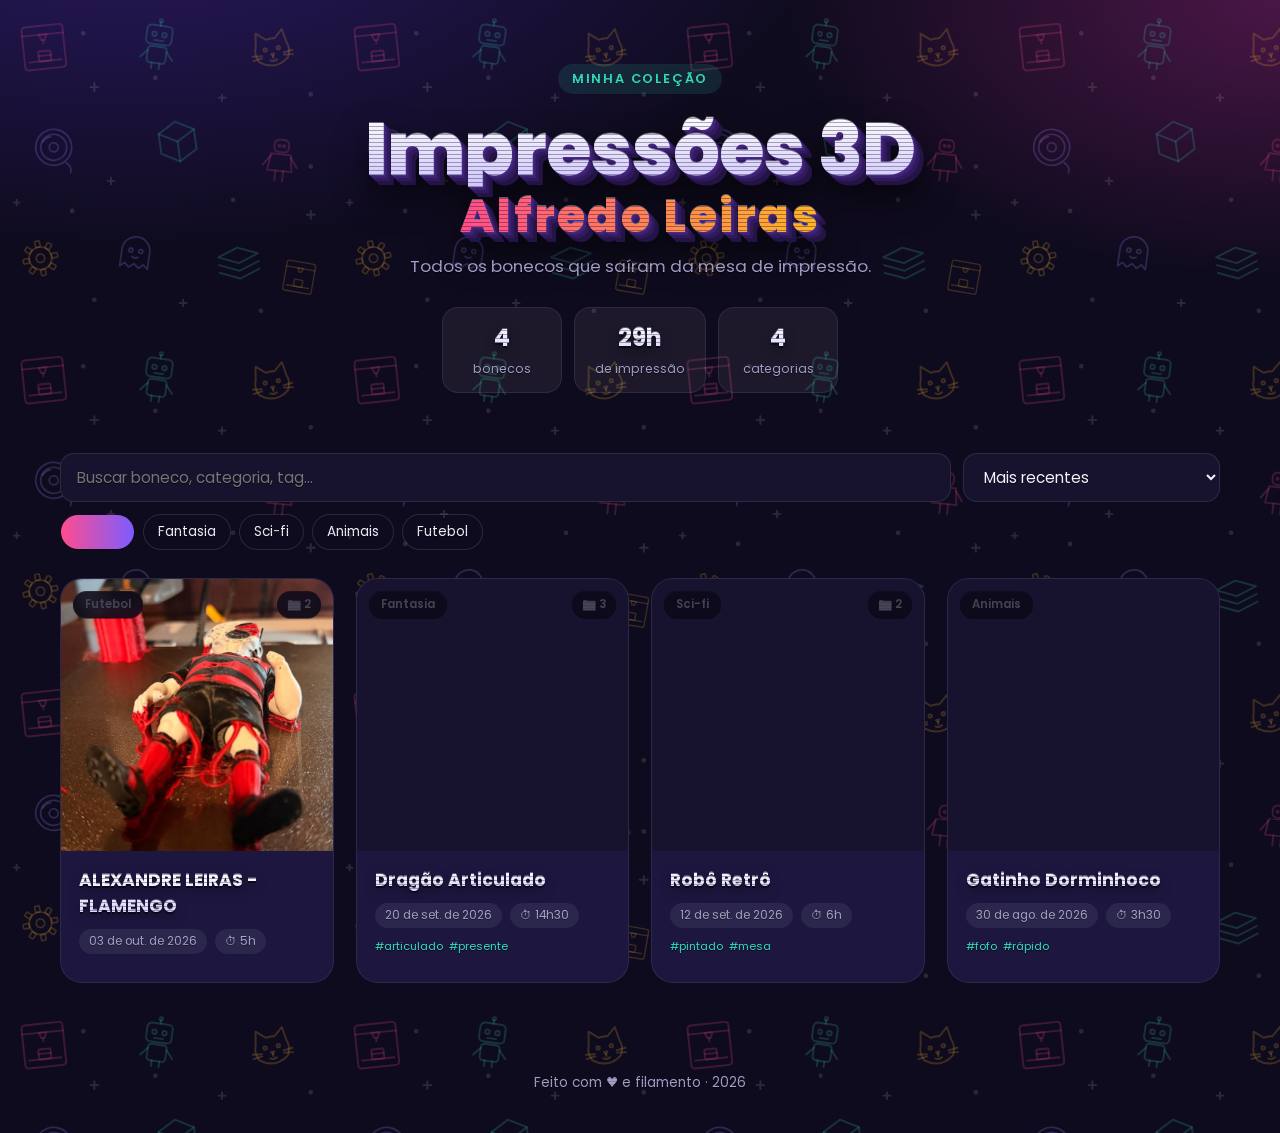
==== index.html @ cc36d16c "Add files via upload" ====
<!doctype html>
<html lang="pt-BR">
<head>
  <meta charset="utf-8">
  <meta name="viewport" content="width=device-width, initial-scale=1">
  <title>Impressões 3D - Alfredo Leiras</title>
  <link rel="preconnect" href="https://fonts.googleapis.com">
  <link href="https://fonts.googleapis.com/css2?family=Poppins:wght@400;500;600;700;800&display=swap" rel="stylesheet">
  <link rel="stylesheet" href="style.css?v=4">
</head>
<body>
  <header class="hero">
    <div class="hero-inner">
      <p class="eyebrow">Minha coleção</p>
      <h1><span class="l1">Impressões 3D</span><span class="l2">Alfredo Leiras</span></h1>
      <p class="sub">Todos os bonecos que saíram da mesa de impressão.</p>
      <div class="stats" id="stats"></div>
    </div>
  </header>

  <main>
    <section class="toolbar">
      <input id="search" type="search" placeholder="Buscar boneco, categoria, tag..." aria-label="Buscar">
      <div class="chips" id="chips"></div>
      <select id="sort" aria-label="Ordenar">
        <option value="recent">Mais recentes</option>
        <option value="name">Nome (A–Z)</option>
        <option value="time">Maior tempo de impressão</option>
      </select>
    </section>

    <section class="grid" id="grid"></section>
    <p class="empty" id="empty" hidden>Nenhum boneco encontrado 😢</p>
  </main>

  <div class="lightbox" id="lightbox" hidden>
    <div class="lb-card">
      <button class="lb-close" id="lbClose" aria-label="Fechar">×</button>
      <div class="lb-img" id="lbImg"></div>
      <div class="lb-info" id="lbInfo"></div>
    </div>
  </div>

  <footer>Feito com ♥ e filamento · <span id="year"></span></footer>

  <script src="data.js"></script>
  <script src="app.js?v=3"></script>
</body>
</html>
---- style.css ----
:root{
  --bg:#0f0b1e;
  --bg2:#17122e;
  --card:#1d1740;
  --text:#f4f1ff;
  --muted:#a59fcb;
  --c1:#ff4d8d;
  --c2:#ffb627;
  --c3:#35e0c2;
  --c4:#7c5cff;
  --radius:22px;
}
*{box-sizing:border-box;margin:0;padding:0}
body{
  font-family:'Poppins',system-ui,sans-serif;
  background:url(bg.svg?v=2) 0 0/clamp(260px,26vw,340px) auto repeat,
             radial-gradient(1200px 600px at 10% -10%,#2a1a63 0%,transparent 60%),
             radial-gradient(900px 500px at 100% 0%,#4a1646 0%,transparent 55%),
             var(--bg);
  color:var(--text);
  min-height:100vh;
}
.hero{padding:64px 20px 28px;text-align:center}
.hero-inner{max-width:900px;margin:0 auto}
.eyebrow{
  display:inline-block;font-size:.8rem;font-weight:600;letter-spacing:.14em;text-transform:uppercase;
  color:var(--c3);background:rgba(53,224,194,.12);padding:6px 14px;border-radius:999px;margin-bottom:18px;
}
h1{font-size:clamp(2rem,6vw,3.6rem);font-weight:800;line-height:1.1}
h1 span{background:linear-gradient(90deg,var(--c1),var(--c2));-webkit-background-clip:text;background-clip:text;color:transparent}
.sub{color:var(--muted);margin-top:14px;font-size:1.05rem}
.stats{display:flex;gap:12px;justify-content:center;flex-wrap:wrap;margin-top:28px}
.stat{background:rgba(255,255,255,.06);border:1px solid rgba(255,255,255,.08);border-radius:16px;padding:12px 20px;min-width:120px}
.stat b{display:block;font-size:1.5rem;font-weight:700}
.stat small{color:var(--muted);font-size:.78rem}

main{max-width:1200px;margin:0 auto;padding:12px 20px 60px}
.toolbar{display:flex;flex-wrap:wrap;gap:12px;align-items:center;margin:20px 0 28px}
#search,#sort{
  background:var(--bg2);color:var(--text);border:1px solid rgba(255,255,255,.1);
  border-radius:14px;padding:12px 16px;font:inherit;font-size:.95rem;outline:none;
}
#search{flex:1 1 260px}
#search:focus,#sort:focus{border-color:var(--c4);box-shadow:0 0 0 3px rgba(124,92,255,.25)}
.chips{display:flex;gap:8px;flex-wrap:wrap;flex:1 1 100%;order:3}
.chip{
  border:1px solid rgba(255,255,255,.12);background:transparent;color:var(--text);
  padding:7px 14px;border-radius:999px;font:inherit;font-size:.85rem;cursor:pointer;transition:.2s;
}
.chip:hover{border-color:var(--c1)}
.chip.active{background:linear-gradient(90deg,var(--c1),var(--c4));border-color:transparent;font-weight:600}

.grid{display:grid;grid-template-columns:repeat(auto-fill,minmax(260px,1fr));gap:22px}
.card{
  background:var(--card);border-radius:var(--radius);overflow:hidden;cursor:pointer;
  border:1px solid rgba(255,255,255,.07);transition:transform .25s,box-shadow .25s;
  display:flex;flex-direction:column;
}
.card:hover{transform:translateY(-6px);box-shadow:0 18px 40px -12px var(--accent,#7c5cff)}
.thumb{aspect-ratio:1/1;position:relative;overflow:hidden;background:var(--bg2)}
.thumb img{width:100%;height:100%;object-fit:cover;display:block;transition:transform .4s}
.card:hover .thumb img{transform:scale(1.06)}
.ph{
  width:100%;height:100%;display:grid;place-items:center;font-size:4rem;
  background:linear-gradient(135deg,var(--a),var(--b));
}
.badge{
  position:absolute;top:12px;left:12px;background:rgba(15,11,30,.75);backdrop-filter:blur(6px);
  padding:5px 12px;border-radius:999px;font-size:.72rem;font-weight:600;
}
.body{padding:16px 18px 18px;display:flex;flex-direction:column;gap:10px}
.body h3{font-size:1.08rem;font-weight:700}
.meta{display:flex;gap:8px;flex-wrap:wrap}
.pill{font-size:.72rem;padding:4px 10px;border-radius:999px;background:rgba(255,255,255,.07);color:var(--muted)}
.swatch{display:inline-block;width:10px;height:10px;border-radius:50%;margin-right:6px;vertical-align:middle}
.tags{display:flex;gap:6px;flex-wrap:wrap}
.tag{font-size:.7rem;color:var(--c3)}
.empty{text-align:center;color:var(--muted);padding:60px 0;font-size:1.1rem}

.lightbox{
  position:fixed;inset:0;background:rgba(8,5,20,.85);backdrop-filter:blur(8px);
  display:flex;padding:2vw;z-index:50;overflow:auto;
}
.lightbox[hidden]{display:none}
.lb-card{
  position:relative;background:var(--card);border-radius:26px;
  width:fit-content;max-width:96vw;margin:auto;padding-right:360px;
  overflow:hidden;border:1px solid rgba(255,255,255,.1);
}
.lb-img{background:#0a0716;width:fit-content}
.stage{position:relative;overflow:hidden;width:400px;height:400px}
.stage img{width:100%;height:100%;object-fit:contain;display:block}
.stage .ph{width:100%;height:100%;display:grid}
.nav{
  position:absolute;top:50%;transform:translateY(-50%);z-index:2;width:42px;height:42px;border-radius:50%;
  border:none;background:rgba(15,11,30,.65);color:#fff;font-size:1.8rem;line-height:1;cursor:pointer;
  backdrop-filter:blur(6px);transition:.2s;
}
.nav:hover{background:var(--c1)}
.nav.prev{left:12px}.nav.next{right:12px}
.counter{
  position:absolute;bottom:12px;right:12px;z-index:2;background:rgba(15,11,30,.7);
  padding:4px 12px;border-radius:999px;font-size:.75rem;font-weight:600;
}
.thumbs{display:flex;gap:8px;padding:10px;overflow-x:auto;background:rgba(0,0,0,.25);width:0;min-width:100%}
.th{
  flex:0 0 76px;height:76px;border-radius:10px;overflow:hidden;border:2px solid transparent;
  padding:0;background:var(--bg);cursor:pointer;opacity:.6;transition:.2s;
}
.th img{width:100%;height:100%;object-fit:cover;display:block}
.th:hover{opacity:1}
.th.on{border-color:var(--c1);opacity:1}
.count{
  position:absolute;top:12px;right:12px;background:rgba(15,11,30,.75);backdrop-filter:blur(6px);
  padding:5px 10px;border-radius:999px;font-size:.72rem;font-weight:600;
}
.lb-info{position:absolute;top:0;right:0;bottom:0;width:360px;padding:36px 30px;display:flex;flex-direction:column;gap:16px;overflow-y:auto}
.lb-info h2{font-size:1.9rem;font-weight:800;line-height:1.2}
.lb-info p{color:var(--muted);line-height:1.7;font-size:1rem;white-space:pre-line}
.lb-info dl{display:grid;grid-template-columns:auto 1fr;gap:8px 16px;font-size:.9rem}
.lb-info dt{color:var(--muted)}
.lb-close{
  position:absolute;top:12px;right:14px;z-index:2;width:38px;height:38px;border-radius:50%;
  border:none;background:rgba(15,11,30,.7);color:#fff;font-size:1.5rem;cursor:pointer;
}
footer{text-align:center;color:var(--muted);padding:30px 0 40px;font-size:.85rem}

/* =========================================================
   TEXTURA + RELEVO NAS FONTES
   Textura: linhas de camada, como numa peça impressa em 3D.
   Relevo: sombras empilhadas (extrusão) e brilho no topo.
   ========================================================= */
:root{
  --lines:repeating-linear-gradient(0deg,rgba(0,0,0,.32) 0 1px,transparent 1px 4px);
  --lines-sm:repeating-linear-gradient(0deg,rgba(0,0,0,.17) 0 1px,transparent 1px 3px);
}

/* Título principal: duas linhas, extrusão 3D */
h1{
  display:flex;flex-direction:column;align-items:center;gap:.08em;
  font-size:clamp(2.4rem,8vw,4.6rem);line-height:1.02;letter-spacing:-.01em;
  filter:drop-shadow(0 -1px 0 rgba(255,255,255,.35))
         drop-shadow(1px 1px 0 #4a2a8a) drop-shadow(2px 2px 0 #3d2273)
         drop-shadow(3px 3px 0 #301a5c) drop-shadow(4px 4px 0 #241347)
         drop-shadow(0 14px 16px rgba(0,0,0,.55));
}
h1 span{
  display:block;
  -webkit-background-clip:text;background-clip:text;-webkit-text-fill-color:transparent;color:transparent;
}
h1 .l1{background:var(--lines),linear-gradient(180deg,#ffffff 0%,#cfc6ff 100%)}
h1 .l2{
  font-size:.62em;letter-spacing:.05em;
  background:var(--lines),linear-gradient(90deg,var(--c1),var(--c2));
}

/* Texto claro (títulos menores e números) */
.body h3,.lb-info h2,.stat b,.lb-info dd,.panel h2{
  background:var(--lines),linear-gradient(180deg,#ffffff,#d9d2ff);
  -webkit-background-clip:text;background-clip:text;-webkit-text-fill-color:transparent;color:transparent;
  filter:drop-shadow(0 -1px 0 rgba(255,255,255,.30)) drop-shadow(0 2px 0 rgba(0,0,0,.55)) drop-shadow(0 4px 6px rgba(0,0,0,.40));
}

/* Texto de apoio (cinza-lilás) */
.sub,.stat small,.lb-info p,.lb-info dt,footer,.empty,label,.hint{
  background:var(--lines-sm),linear-gradient(var(--muted),var(--muted));
  -webkit-background-clip:text;background-clip:text;-webkit-text-fill-color:transparent;color:transparent;
  filter:drop-shadow(0 1px 0 rgba(0,0,0,.65));
}
.tag{
  background:var(--lines-sm),linear-gradient(var(--c3),var(--c3));
  -webkit-background-clip:text;background-clip:text;-webkit-text-fill-color:transparent;color:transparent;
  filter:drop-shadow(0 1px 0 rgba(0,0,0,.65));
}

/* Etiquetas com fundo próprio: o fundo vai para ::before, o texto ganha textura */
.eyebrow,.pill,.badge,.count,.chip,.counter{
  -webkit-background-clip:text;background-clip:text;-webkit-text-fill-color:transparent;color:transparent;
  filter:drop-shadow(0 1px 0 rgba(0,0,0,.6));
}
.eyebrow,.pill,.chip{position:relative;isolation:isolate}
.pill{display:inline-block}
.eyebrow::before,.pill::before,.badge::before,.count::before,.chip.active::before,.counter::before{
  content:"";position:absolute;inset:0;border-radius:inherit;z-index:-1;
}
.eyebrow{background:var(--lines-sm),linear-gradient(var(--c3),var(--c3))}
.eyebrow::before{background:rgba(53,224,194,.12)}
.pill{background:var(--lines-sm),linear-gradient(var(--muted),var(--muted))}
.pill::before{background:rgba(255,255,255,.07)}
.badge,.count,.counter{background:var(--lines-sm),linear-gradient(var(--text),var(--text))}
.badge::before,.count::before{background:rgba(15,11,30,.75)}
.counter::before{background:rgba(15,11,30,.7)}
.chip,.chip.active{background:var(--lines-sm),linear-gradient(var(--text),var(--text))}
.chip.active::before{background:linear-gradient(90deg,var(--c1),var(--c4))}

/* Campos de texto: relevo leve (não aceitam textura) */
input,textarea,select{text-shadow:0 1px 0 rgba(0,0,0,.65)}

/* Garante o recorte do fundo no formato das letras (o atalho "background"
   acima redefine o recorte, por isso ele é reafirmado aqui no final) */
h1 .l1,h1 .l2,.eyebrow,.pill,.badge,.count,.counter,.chip,.chip.active{
  -webkit-background-clip:text;background-clip:text;
  -webkit-text-fill-color:transparent;color:transparent;
}

@media(max-width:720px){
  .lb-card{padding-right:0;border-radius:20px;min-width:min(280px,96vw)}
  .lb-info{position:static;width:auto;overflow:visible;padding:24px 20px}
  .grid{grid-template-columns:repeat(auto-fill,minmax(160px,1fr));gap:14px}
  .body{padding:12px}
}
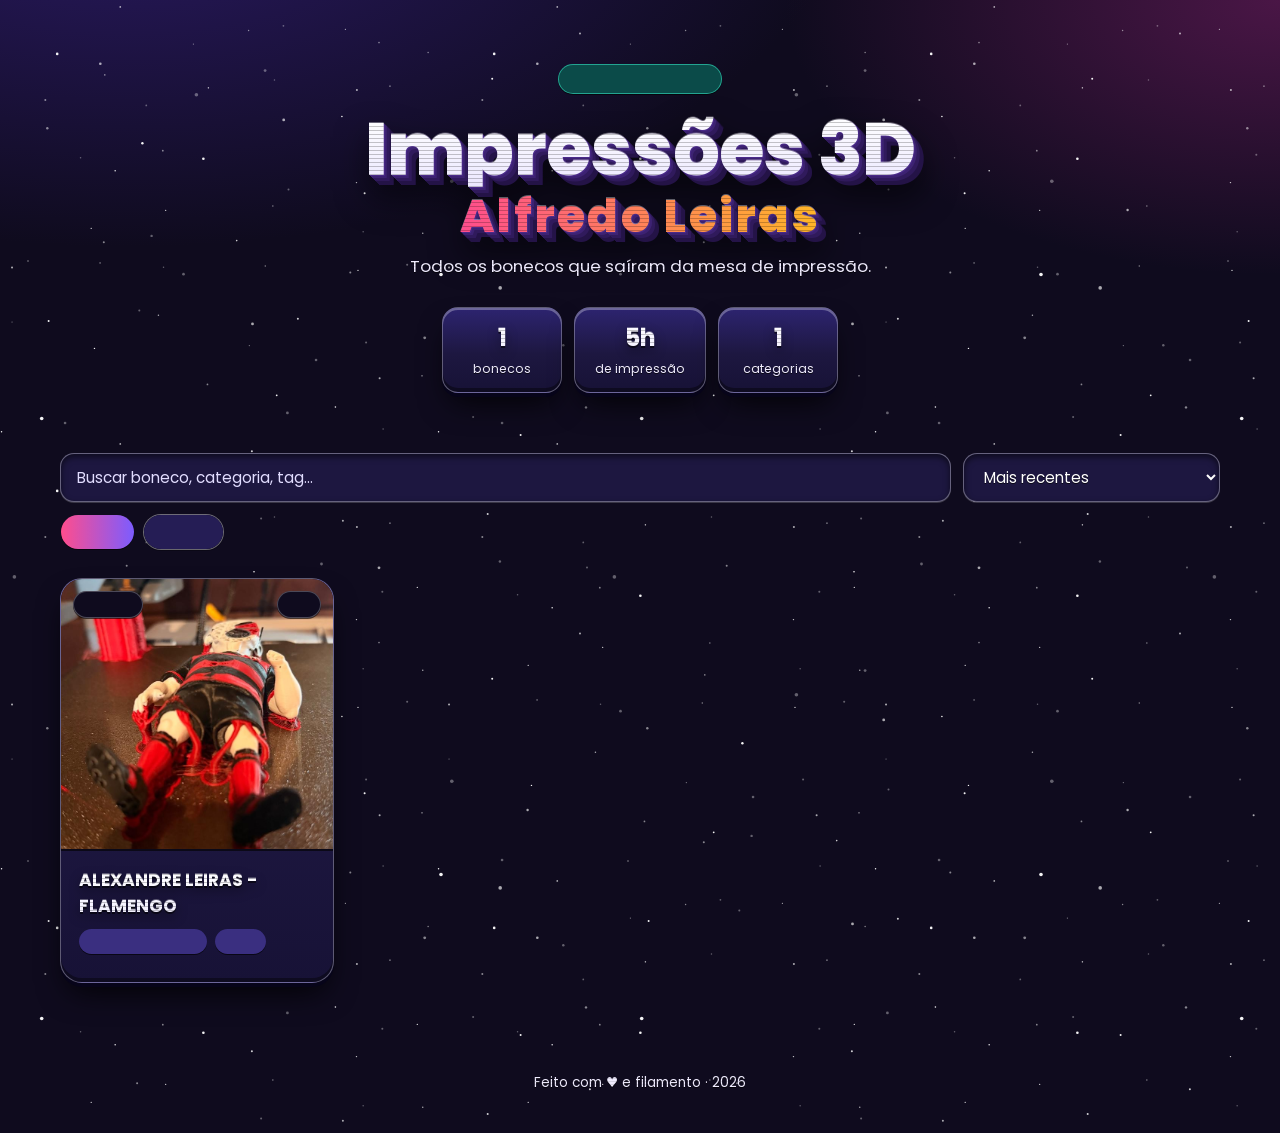
==== commit f17721a0: "Add files via upload" ====
--- a/index.html
+++ b/index.html
@@ -6,7 +6,7 @@
   <title>Impressões 3D - Alfredo Leiras</title>
   <link rel="preconnect" href="https://fonts.googleapis.com">
   <link href="https://fonts.googleapis.com/css2?family=Poppins:wght@400;500;600;700;800&display=swap" rel="stylesheet">
-  <link rel="stylesheet" href="style.css?v=4">
+  <link rel="stylesheet" href="style.css?v=5">
 </head>
 <body>
   <header class="hero">
--- a/style.css
+++ b/style.css
@@ -2,8 +2,8 @@
   --bg:#0f0b1e;
   --bg2:#17122e;
   --card:#1d1740;
-  --text:#f4f1ff;
-  --muted:#a59fcb;
+  --text:#ffffff;
+  --muted:#f0ecff;
   --c1:#ff4d8d;
   --c2:#ffb627;
   --c3:#35e0c2;
@@ -13,7 +13,8 @@
 *{box-sizing:border-box;margin:0;padding:0}
 body{
   font-family:'Poppins',system-ui,sans-serif;
-  background:url(bg.svg?v=2) 0 0/clamp(260px,26vw,340px) auto repeat,
+  background:url(bg.svg?v=3) 0 0/600px 600px repeat,
+             url(bg.svg?v=3) 173px 291px/437px 437px repeat,
              radial-gradient(1200px 600px at 10% -10%,#2a1a63 0%,transparent 60%),
              radial-gradient(900px 500px at 100% 0%,#4a1646 0%,transparent 55%),
              var(--bg);
@@ -131,8 +132,8 @@
    Relevo: sombras empilhadas (extrusão) e brilho no topo.
    ========================================================= */
 :root{
-  --lines:repeating-linear-gradient(0deg,rgba(0,0,0,.32) 0 1px,transparent 1px 4px);
-  --lines-sm:repeating-linear-gradient(0deg,rgba(0,0,0,.17) 0 1px,transparent 1px 3px);
+  --lines:repeating-linear-gradient(0deg,rgba(0,0,0,.22) 0 1px,transparent 1px 4px);
+  --lines-sm:repeating-linear-gradient(0deg,rgba(0,0,0,.10) 0 1px,transparent 1px 3px);
 }
 
 /* Título principal: duas linhas, extrusão 3D */
@@ -148,7 +149,7 @@
   display:block;
   -webkit-background-clip:text;background-clip:text;-webkit-text-fill-color:transparent;color:transparent;
 }
-h1 .l1{background:var(--lines),linear-gradient(180deg,#ffffff 0%,#cfc6ff 100%)}
+h1 .l1{background:var(--lines),linear-gradient(180deg,#ffffff 0%,#ece8ff 100%)}
 h1 .l2{
   font-size:.62em;letter-spacing:.05em;
   background:var(--lines),linear-gradient(90deg,var(--c1),var(--c2));
@@ -156,7 +157,7 @@
 
 /* Texto claro (títulos menores e números) */
 .body h3,.lb-info h2,.stat b,.lb-info dd,.panel h2{
-  background:var(--lines),linear-gradient(180deg,#ffffff,#d9d2ff);
+  background:var(--lines),linear-gradient(180deg,#ffffff,#f1eeff);
   -webkit-background-clip:text;background-clip:text;-webkit-text-fill-color:transparent;color:transparent;
   filter:drop-shadow(0 -1px 0 rgba(255,255,255,.30)) drop-shadow(0 2px 0 rgba(0,0,0,.55)) drop-shadow(0 4px 6px rgba(0,0,0,.40));
 }
@@ -168,7 +169,7 @@
   filter:drop-shadow(0 1px 0 rgba(0,0,0,.65));
 }
 .tag{
-  background:var(--lines-sm),linear-gradient(var(--c3),var(--c3));
+  background:var(--lines-sm),linear-gradient(var(--text),var(--text));
   -webkit-background-clip:text;background-clip:text;-webkit-text-fill-color:transparent;color:transparent;
   filter:drop-shadow(0 1px 0 rgba(0,0,0,.65));
 }
@@ -180,17 +181,18 @@
 }
 .eyebrow,.pill,.chip{position:relative;isolation:isolate}
 .pill{display:inline-block}
-.eyebrow::before,.pill::before,.badge::before,.count::before,.chip.active::before,.counter::before{
+.eyebrow::before,.pill::before,.badge::before,.count::before,.chip::before,.counter::before{
   content:"";position:absolute;inset:0;border-radius:inherit;z-index:-1;
 }
-.eyebrow{background:var(--lines-sm),linear-gradient(var(--c3),var(--c3))}
-.eyebrow::before{background:rgba(53,224,194,.12)}
+.eyebrow{background:var(--lines-sm),linear-gradient(var(--text),var(--text))}
+.eyebrow::before{background:#0b4b49;border:1px solid rgba(53,224,194,.6)}
 .pill{background:var(--lines-sm),linear-gradient(var(--muted),var(--muted))}
-.pill::before{background:rgba(255,255,255,.07)}
+.pill::before{background:#3a2f80}
 .badge,.count,.counter{background:var(--lines-sm),linear-gradient(var(--text),var(--text))}
-.badge::before,.count::before{background:rgba(15,11,30,.75)}
-.counter::before{background:rgba(15,11,30,.7)}
+.badge::before,.count::before{background:#0f0b1e;border:1px solid rgba(255,255,255,.25)}
+.counter::before{background:#0f0b1e;border:1px solid rgba(255,255,255,.25)}
 .chip,.chip.active{background:var(--lines-sm),linear-gradient(var(--text),var(--text))}
+.chip::before{background:#251d55}
 .chip.active::before{background:linear-gradient(90deg,var(--c1),var(--c4))}
 
 /* Campos de texto: relevo leve (não aceitam textura) */
@@ -203,6 +205,32 @@
   -webkit-text-fill-color:transparent;color:transparent;
 }
 
+/* =========================================================
+   CARDS EM RELEVO — totalmente opacos, com alto contraste
+   ========================================================= */
+.card,.stat,.lb-card,.panel{
+  background:linear-gradient(180deg,#2d2470 0%,#1d1740 55%,#171236 100%);
+  border:1px solid rgba(255,255,255,.30);
+  box-shadow:inset 0 2px 0 rgba(255,255,255,.30),
+             inset 0 -4px 0 rgba(0,0,0,.40),
+             0 4px 0 #07041a,
+             0 16px 30px -8px rgba(0,0,0,.85);
+}
+.card:hover{
+  box-shadow:inset 0 2px 0 rgba(255,255,255,.38),
+             inset 0 -4px 0 rgba(0,0,0,.40),
+             0 4px 0 #07041a,
+             0 22px 40px -10px var(--accent,#7c5cff);
+}
+.thumb{border-bottom:2px solid rgba(0,0,0,.5);box-shadow:inset 0 -3px 6px rgba(0,0,0,.35)}
+.lb-info{background:transparent}
+#search,#sort{
+  background:#1d1740;border:1px solid rgba(255,255,255,.32);
+  box-shadow:inset 0 3px 6px rgba(0,0,0,.55),0 1px 0 rgba(255,255,255,.18);
+}
+#search::placeholder{color:#e2ddff;text-shadow:none}
+.chip{border-color:rgba(255,255,255,.40)}
+
 @media(max-width:720px){
   .lb-card{padding-right:0;border-radius:20px;min-width:min(280px,96vw)}
   .lb-info{position:static;width:auto;overflow:visible;padding:24px 20px}
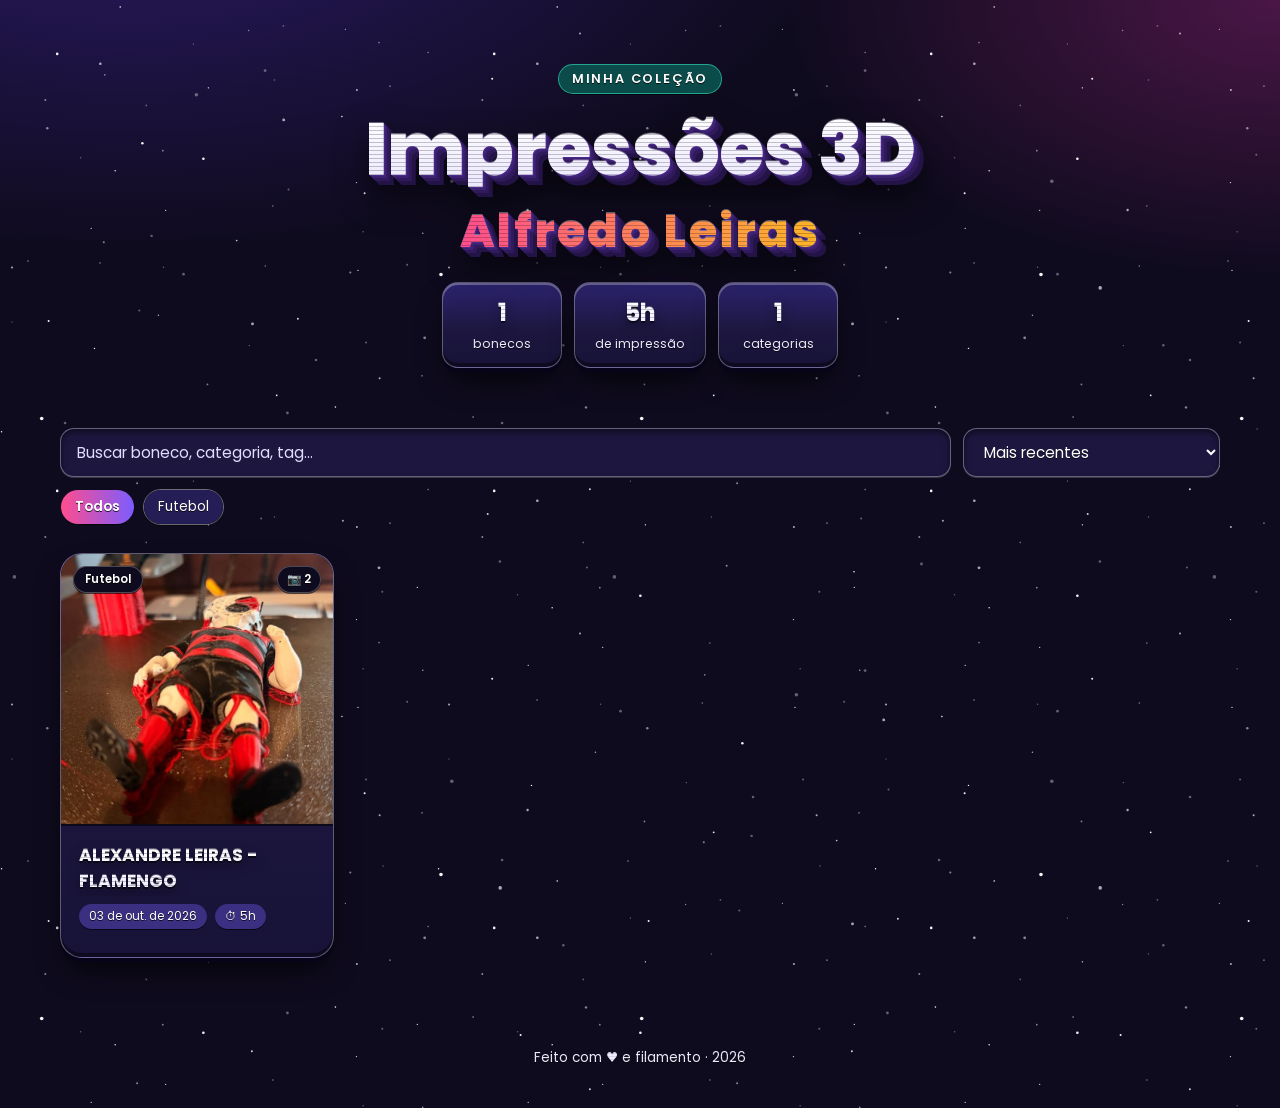
==== commit 87da8416: "Add files via upload" ====
--- a/index.html
+++ b/index.html
@@ -6,14 +6,13 @@
   <title>Impressões 3D - Alfredo Leiras</title>
   <link rel="preconnect" href="https://fonts.googleapis.com">
   <link href="https://fonts.googleapis.com/css2?family=Poppins:wght@400;500;600;700;800&display=swap" rel="stylesheet">
-  <link rel="stylesheet" href="style.css?v=5">
+  <link rel="stylesheet" href="style.css?v=6">
 </head>
 <body>
   <header class="hero">
     <div class="hero-inner">
       <p class="eyebrow">Minha coleção</p>
       <h1><span class="l1">Impressões 3D</span><span class="l2">Alfredo Leiras</span></h1>
-      <p class="sub">Todos os bonecos que saíram da mesa de impressão.</p>
       <div class="stats" id="stats"></div>
     </div>
   </header>
--- a/style.css
+++ b/style.css
@@ -138,7 +138,7 @@
 
 /* Título principal: duas linhas, extrusão 3D */
 h1{
-  display:flex;flex-direction:column;align-items:center;gap:.08em;
+  display:flex;flex-direction:column;align-items:center;gap:.28em;
   font-size:clamp(2.4rem,8vw,4.6rem);line-height:1.02;letter-spacing:-.01em;
   filter:drop-shadow(0 -1px 0 rgba(255,255,255,.35))
          drop-shadow(1px 1px 0 #4a2a8a) drop-shadow(2px 2px 0 #3d2273)
@@ -200,9 +200,18 @@
 
 /* Garante o recorte do fundo no formato das letras (o atalho "background"
    acima redefine o recorte, por isso ele é reafirmado aqui no final) */
-h1 .l1,h1 .l2,.eyebrow,.pill,.badge,.count,.counter,.chip,.chip.active{
+h1 .l1,h1 .l2{
   -webkit-background-clip:text;background-clip:text;
   -webkit-text-fill-color:transparent;color:transparent;
+}
+
+/* Etiquetas, filtros e selos: texto branco sólido (o fundo opaco fica no ::before).
+   Assim o texto nunca some atrás do fundo. */
+.eyebrow,.pill,.badge,.count,.counter,.chip,.chip.active{
+  background:none;
+  -webkit-background-clip:border-box;background-clip:border-box;
+  -webkit-text-fill-color:#ffffff;color:#ffffff;
+  text-shadow:0 1px 0 rgba(0,0,0,.75);
 }
 
 /* =========================================================
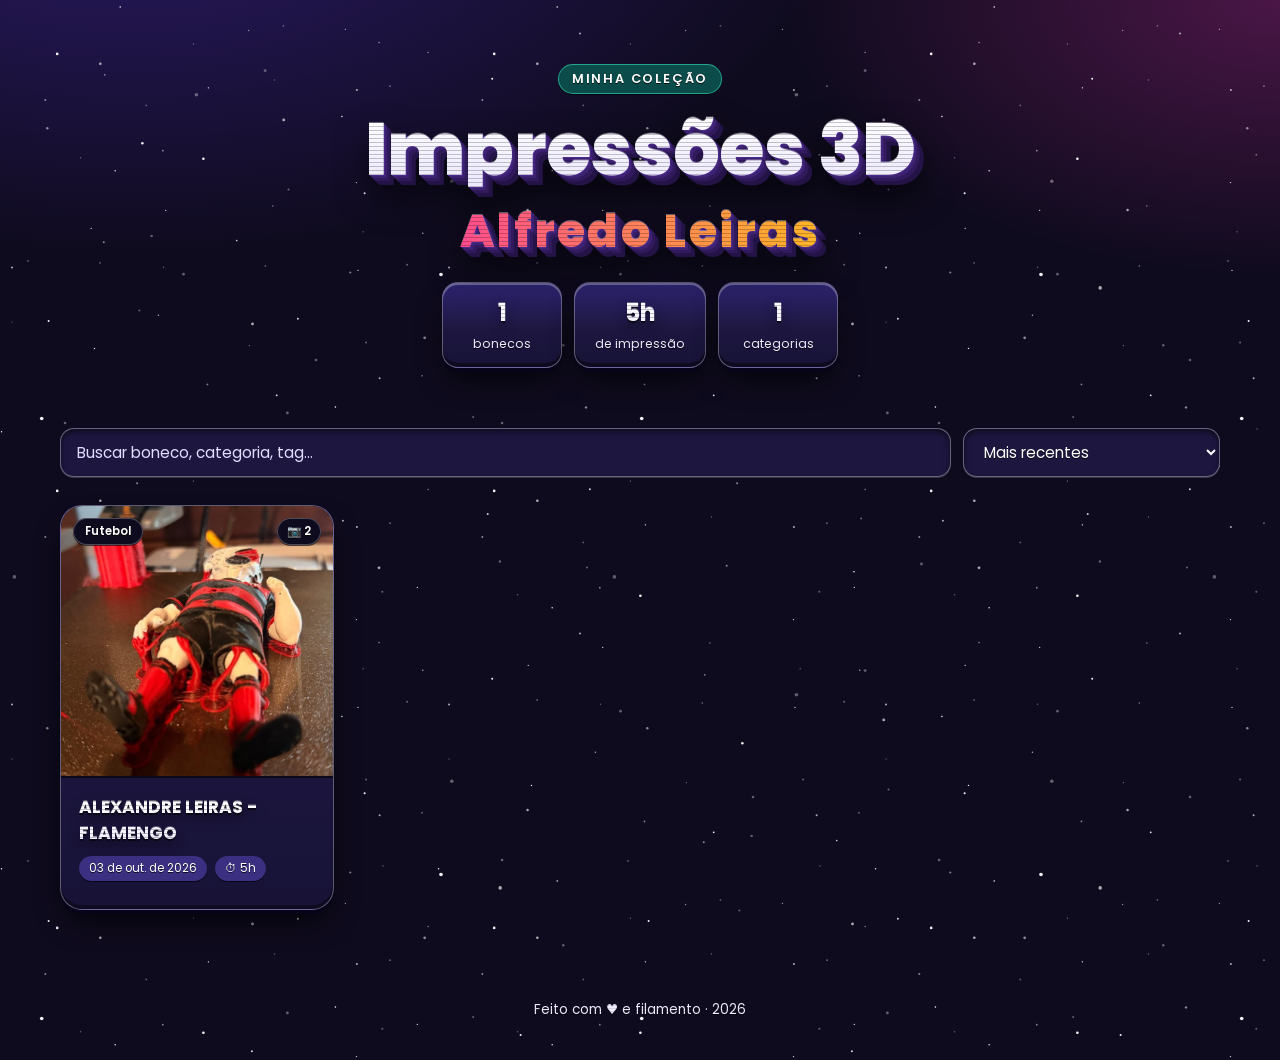
==== commit 72b71825: "Add files via upload" ====
--- a/index.html
+++ b/index.html
@@ -6,7 +6,7 @@
   <title>Impressões 3D - Alfredo Leiras</title>
   <link rel="preconnect" href="https://fonts.googleapis.com">
   <link href="https://fonts.googleapis.com/css2?family=Poppins:wght@400;500;600;700;800&display=swap" rel="stylesheet">
-  <link rel="stylesheet" href="style.css?v=6">
+  <link rel="stylesheet" href="style.css?v=7">
 </head>
 <body>
   <header class="hero">
--- a/style.css
+++ b/style.css
@@ -240,6 +240,9 @@
 #search::placeholder{color:#e2ddff;text-shadow:none}
 .chip{border-color:rgba(255,255,255,.40)}
 
+/* Barra de filtros por categoria oculta */
+.chips{display:none}
+
 @media(max-width:720px){
   .lb-card{padding-right:0;border-radius:20px;min-width:min(280px,96vw)}
   .lb-info{position:static;width:auto;overflow:visible;padding:24px 20px}
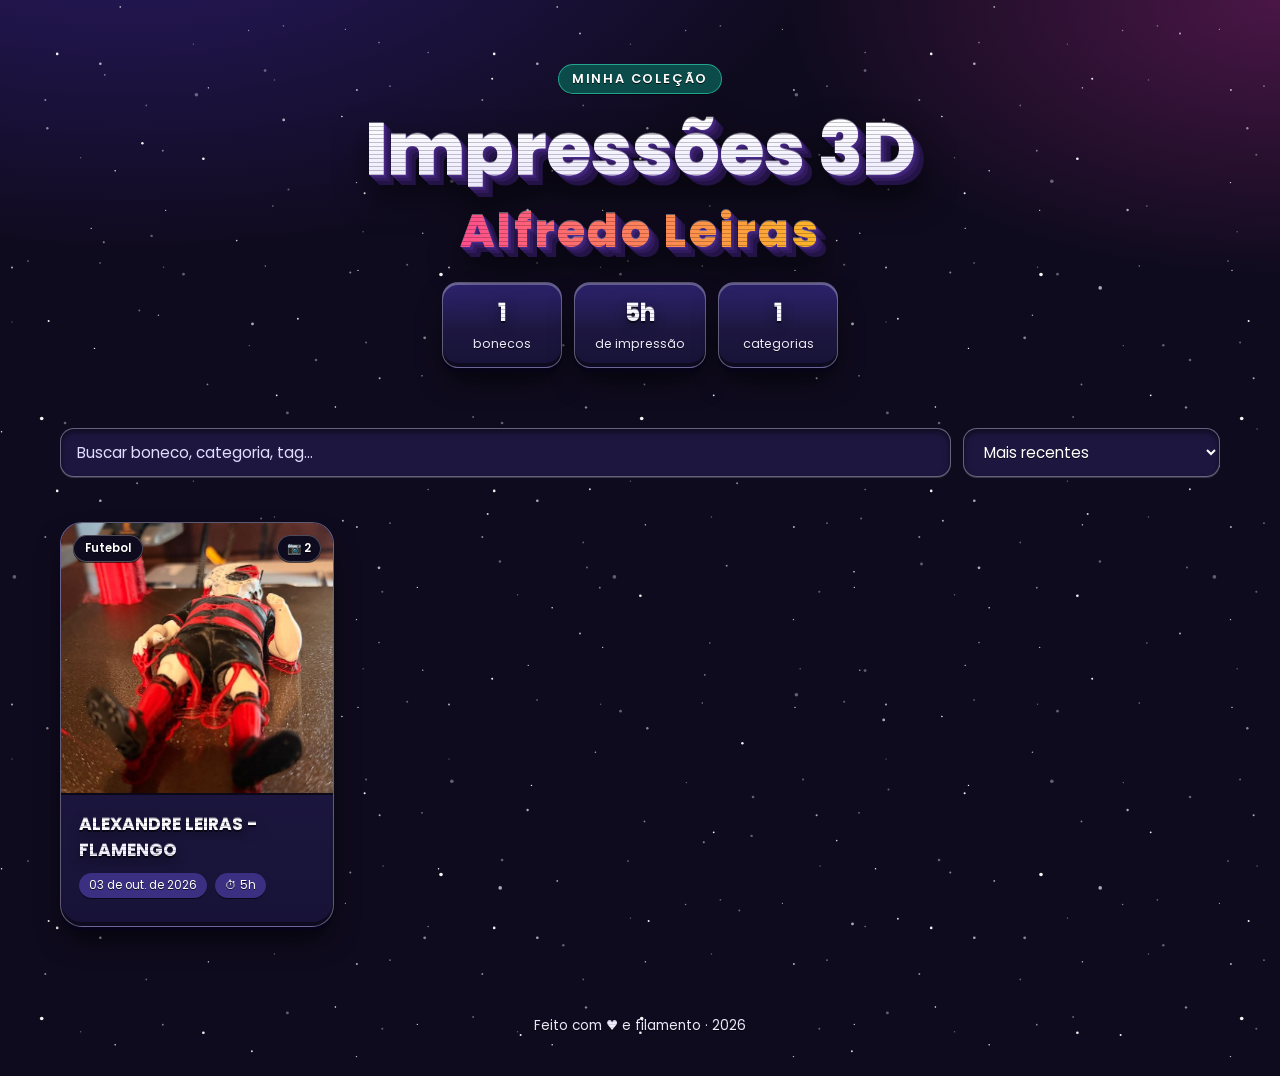
==== commit a1bf454e: "Catálogo: entrada animada dos cards, selo Novo, contagem animada, link direto e navegação entre bone" ====
--- a/index.html
+++ b/index.html
@@ -4,9 +4,14 @@
   <meta charset="utf-8">
   <meta name="viewport" content="width=device-width, initial-scale=1">
   <title>Impressões 3D - Alfredo Leiras</title>
+  <meta name="description" content="Coleção de bonecos e peças impressos em 3D por Alfredo Leiras.">
+  <meta name="theme-color" content="#0f0b1e">
+  <meta property="og:title" content="Impressões 3D - Alfredo Leiras">
+  <meta property="og:description" content="Coleção de bonecos e peças impressos em 3D.">
+  <link rel="icon" href="data:image/svg+xml,%3Csvg xmlns='http://www.w3.org/2000/svg' viewBox='0 0 100 100'%3E%3Ctext y='.9em' font-size='90'%3E🧸%3C/text%3E%3C/svg%3E">
   <link rel="preconnect" href="https://fonts.googleapis.com">
   <link href="https://fonts.googleapis.com/css2?family=Poppins:wght@400;500;600;700;800&display=swap" rel="stylesheet">
-  <link rel="stylesheet" href="style.css?v=7">
+  <link rel="stylesheet" href="style.css?v=8">
 </head>
 <body>
   <header class="hero">
@@ -28,8 +33,12 @@
       </select>
     </section>
 
+    <p class="resultado" id="resultado" aria-live="polite"></p>
     <section class="grid" id="grid"></section>
-    <p class="empty" id="empty" hidden>Nenhum boneco encontrado 😢</p>
+    <div class="empty" id="empty" hidden>
+      <p>Nenhum boneco encontrado 😢</p>
+      <button class="limpar" id="limpar" type="button">Limpar busca</button>
+    </div>
   </main>
 
   <div class="lightbox" id="lightbox" hidden>
@@ -43,6 +52,6 @@
   <footer>Feito com ♥ e filamento · <span id="year"></span></footer>
 
   <script src="data.js"></script>
-  <script src="app.js?v=3"></script>
+  <script src="app.js?v=4"></script>
 </body>
 </html>
--- a/style.css
+++ b/style.css
@@ -249,3 +249,39 @@
   .grid{grid-template-columns:repeat(auto-fill,minmax(160px,1fr));gap:14px}
   .body{padding:12px}
 }
+
+/* =========================================================
+   MELHORIAS v8: entrada suave dos cards, selo "Novo",
+   navegação entre bonecos, foco visível e resultado da busca
+   ========================================================= */
+@keyframes cardEntra{from{opacity:0;transform:translateY(18px) scale(.97)}to{opacity:1;transform:none}}
+.card{animation:cardEntra .5s cubic-bezier(.2,.8,.2,1) both;animation-delay:var(--d,0ms)}
+.card:focus-visible,.chip:focus-visible,.nav:focus-visible,.lb-close:focus-visible,.lb-nav button:focus-visible,.limpar:focus-visible{
+  outline:3px solid var(--c2);outline-offset:3px;
+}
+.novo{
+  position:absolute;top:12px;right:12px;z-index:1;padding:5px 12px;border-radius:999px;
+  font-size:.7rem;font-weight:800;letter-spacing:.08em;text-transform:uppercase;color:#1a0f00;
+  background:linear-gradient(90deg,var(--c2),#ffd86b);
+  box-shadow:0 2px 0 rgba(0,0,0,.45),0 6px 14px -4px rgba(255,182,39,.7);
+}
+.thumb:has(.count) .novo{top:44px}
+.resultado{min-height:1.2em;margin:-14px 0 14px;font-size:.85rem;color:var(--muted);-webkit-text-fill-color:currentColor}
+.empty .limpar,.limpar{
+  margin-top:14px;border:1px solid rgba(255,255,255,.35);background:#251d55;color:#fff;
+  padding:9px 18px;border-radius:999px;font:inherit;font-size:.9rem;cursor:pointer;transition:.2s;
+  -webkit-text-fill-color:#fff;
+}
+.limpar:hover{background:linear-gradient(90deg,var(--c1),var(--c4));border-color:transparent}
+.lb-nav{
+  margin-top:auto;display:flex;align-items:center;justify-content:space-between;gap:10px;
+  padding-top:16px;border-top:1px solid rgba(255,255,255,.14);
+}
+.lb-nav span{font-size:.8rem;color:var(--muted);-webkit-text-fill-color:currentColor}
+.lb-nav button{
+  border:1px solid rgba(255,255,255,.3);background:#251d55;color:#fff;padding:8px 14px;border-radius:999px;
+  font:inherit;font-size:.82rem;font-weight:600;cursor:pointer;transition:.2s;
+}
+.lb-nav button:hover{background:linear-gradient(90deg,var(--c1),var(--c4));border-color:transparent}
+@media(max-width:720px){.lb-nav{margin-top:8px}.novo{top:8px;right:8px;font-size:.62rem;padding:4px 9px}.thumb:has(.count) .novo{top:38px}}
+@media (prefers-reduced-motion:reduce){.card{animation:none}.card,.thumb img{transition:none}}
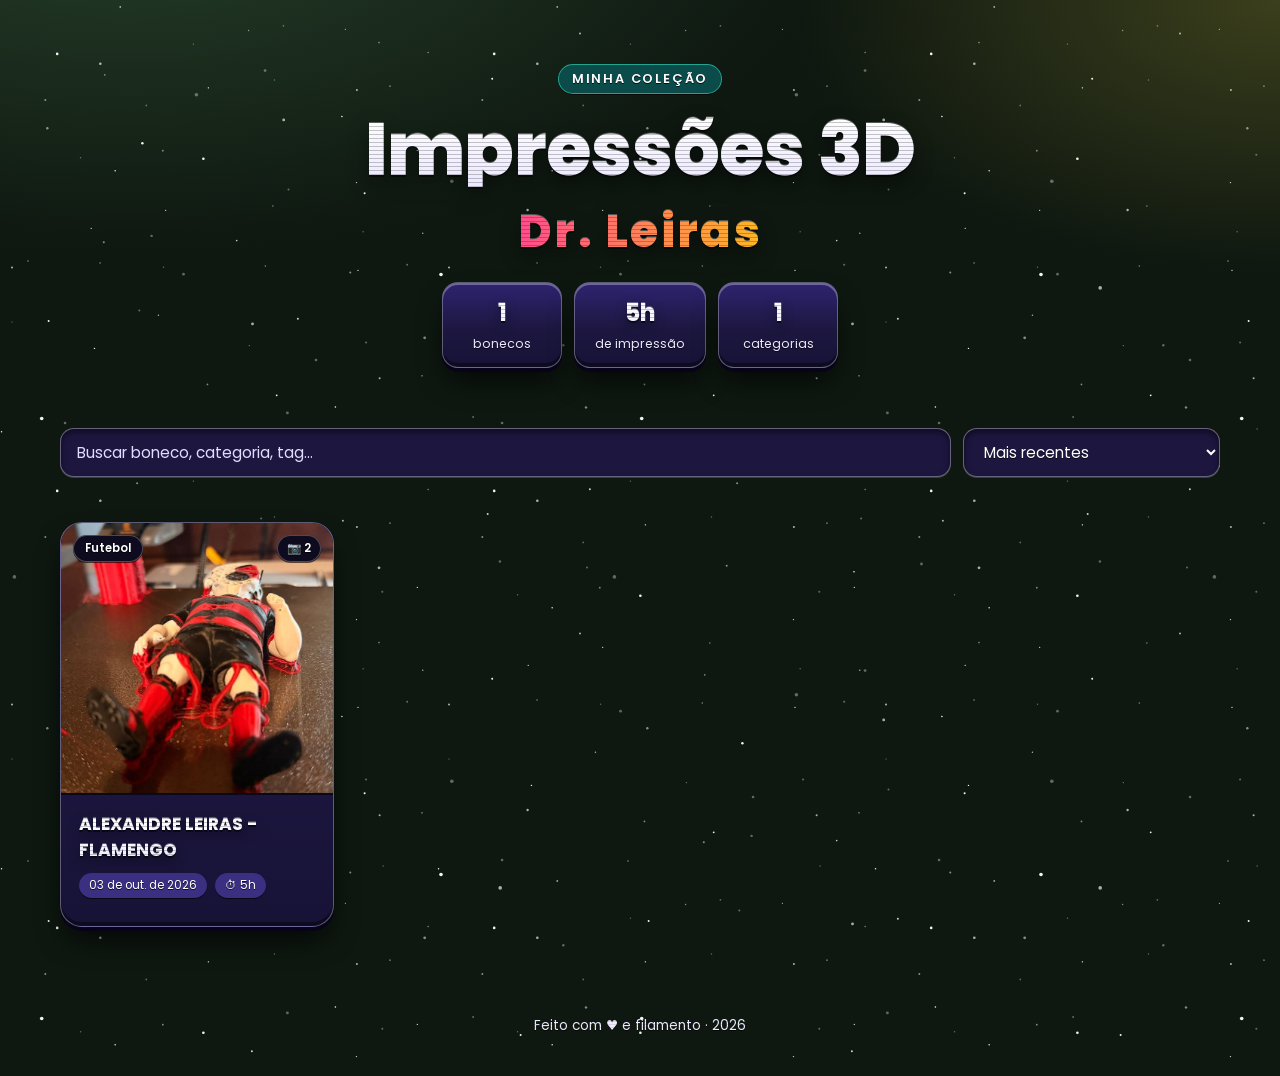
==== commit 6923a37c: "Fundo verde musgo, título e subtítulo sem extrusão 3D, nome alterado para Dr. Leiras Co-Authored-By:" ====
--- a/index.html
+++ b/index.html
@@ -3,21 +3,21 @@
 <head>
   <meta charset="utf-8">
   <meta name="viewport" content="width=device-width, initial-scale=1">
-  <title>Impressões 3D - Alfredo Leiras</title>
-  <meta name="description" content="Coleção de bonecos e peças impressos em 3D por Alfredo Leiras.">
-  <meta name="theme-color" content="#0f0b1e">
-  <meta property="og:title" content="Impressões 3D - Alfredo Leiras">
+  <title>Impressões 3D - Dr. Leiras</title>
+  <meta name="description" content="Coleção de bonecos e peças impressos em 3D por Dr. Leiras.">
+  <meta name="theme-color" content="#0e1710">
+  <meta property="og:title" content="Impressões 3D - Dr. Leiras">
   <meta property="og:description" content="Coleção de bonecos e peças impressos em 3D.">
   <link rel="icon" href="data:image/svg+xml,%3Csvg xmlns='http://www.w3.org/2000/svg' viewBox='0 0 100 100'%3E%3Ctext y='.9em' font-size='90'%3E🧸%3C/text%3E%3C/svg%3E">
   <link rel="preconnect" href="https://fonts.googleapis.com">
   <link href="https://fonts.googleapis.com/css2?family=Poppins:wght@400;500;600;700;800&display=swap" rel="stylesheet">
-  <link rel="stylesheet" href="style.css?v=8">
+  <link rel="stylesheet" href="style.css?v=9">
 </head>
 <body>
   <header class="hero">
     <div class="hero-inner">
       <p class="eyebrow">Minha coleção</p>
-      <h1><span class="l1">Impressões 3D</span><span class="l2">Alfredo Leiras</span></h1>
+      <h1><span class="l1">Impressões 3D</span><span class="l2">Dr. Leiras</span></h1>
       <div class="stats" id="stats"></div>
     </div>
   </header>
@@ -52,6 +52,6 @@
   <footer>Feito com ♥ e filamento · <span id="year"></span></footer>
 
   <script src="data.js"></script>
-  <script src="app.js?v=4"></script>
+  <script src="app.js?v=5"></script>
 </body>
 </html>
--- a/style.css
+++ b/style.css
@@ -1,5 +1,5 @@
 :root{
-  --bg:#0f0b1e;
+  --bg:#0e1710;
   --bg2:#17122e;
   --card:#1d1740;
   --text:#ffffff;
@@ -15,8 +15,8 @@
   font-family:'Poppins',system-ui,sans-serif;
   background:url(bg.svg?v=3) 0 0/600px 600px repeat,
              url(bg.svg?v=3) 173px 291px/437px 437px repeat,
-             radial-gradient(1200px 600px at 10% -10%,#2a1a63 0%,transparent 60%),
-             radial-gradient(900px 500px at 100% 0%,#4a1646 0%,transparent 55%),
+             radial-gradient(1200px 600px at 10% -10%,#27402a 0%,transparent 60%),
+             radial-gradient(900px 500px at 100% 0%,#3b3f1c 0%,transparent 55%),
              var(--bg);
   color:var(--text);
   min-height:100vh;
@@ -285,3 +285,10 @@
 .lb-nav button:hover{background:linear-gradient(90deg,var(--c1),var(--c4));border-color:transparent}
 @media(max-width:720px){.lb-nav{margin-top:8px}.novo{top:8px;right:8px;font-size:.62rem;padding:4px 9px}.thumb:has(.count) .novo{top:38px}}
 @media (prefers-reduced-motion:reduce){.card{animation:none}.card,.thumb img{transition:none}}
+
+/* v9: fundo verde musgo; título e subtítulo sem a extrusão 3D (só relevo suave) */
+html{background:#0e1710}
+.lightbox{background:rgba(6,12,8,.86)}
+h1{
+  filter:drop-shadow(0 -1px 0 rgba(255,255,255,.28)) drop-shadow(0 2px 0 rgba(0,0,0,.45)) drop-shadow(0 8px 10px rgba(0,0,0,.4));
+}
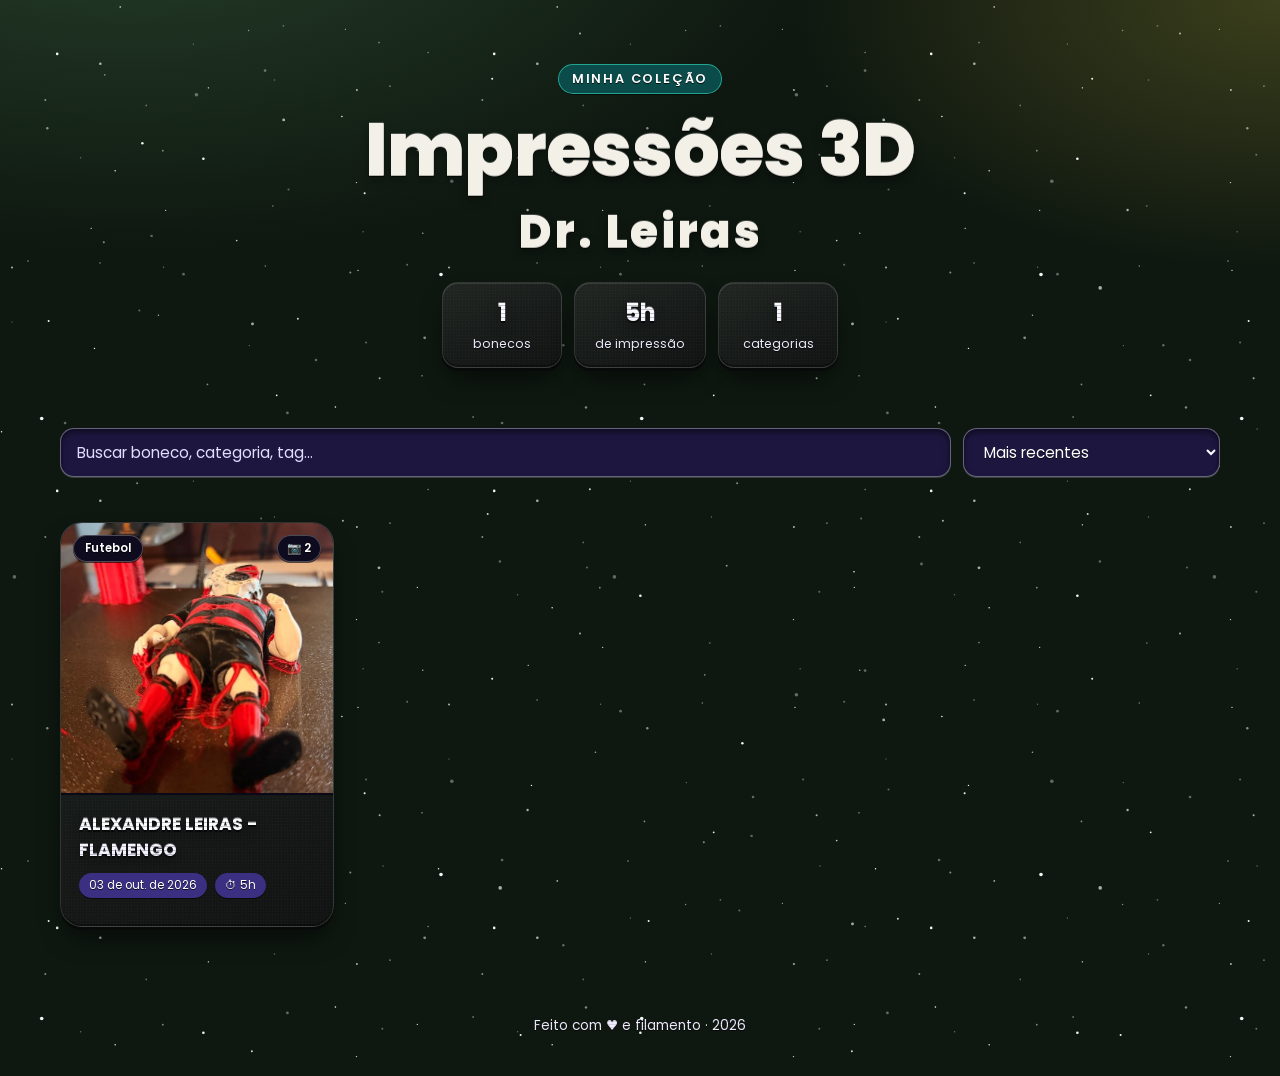
==== commit 0a138eea: "Add files via upload" ====
--- a/index.html
+++ b/index.html
@@ -11,7 +11,7 @@
   <link rel="icon" href="data:image/svg+xml,%3Csvg xmlns='http://www.w3.org/2000/svg' viewBox='0 0 100 100'%3E%3Ctext y='.9em' font-size='90'%3E🧸%3C/text%3E%3C/svg%3E">
   <link rel="preconnect" href="https://fonts.googleapis.com">
   <link href="https://fonts.googleapis.com/css2?family=Poppins:wght@400;500;600;700;800&display=swap" rel="stylesheet">
-  <link rel="stylesheet" href="style.css?v=9">
+  <link rel="stylesheet" href="style.css?v=10">
 </head>
 <body>
   <header class="hero">
--- a/style.css
+++ b/style.css
@@ -1,7 +1,7 @@
 :root{
   --bg:#0e1710;
   --bg2:#17122e;
-  --card:#1d1740;
+  --card:#161918;
   --text:#ffffff;
   --muted:#f0ecff;
   --c1:#ff4d8d;
@@ -28,7 +28,6 @@
   color:var(--c3);background:rgba(53,224,194,.12);padding:6px 14px;border-radius:999px;margin-bottom:18px;
 }
 h1{font-size:clamp(2rem,6vw,3.6rem);font-weight:800;line-height:1.1}
-h1 span{background:linear-gradient(90deg,var(--c1),var(--c2));-webkit-background-clip:text;background-clip:text;color:transparent}
 .sub{color:var(--muted);margin-top:14px;font-size:1.05rem}
 .stats{display:flex;gap:12px;justify-content:center;flex-wrap:wrap;margin-top:28px}
 .stat{background:rgba(255,255,255,.06);border:1px solid rgba(255,255,255,.08);border-radius:16px;padding:12px 20px;min-width:120px}
@@ -136,24 +135,22 @@
   --lines-sm:repeating-linear-gradient(0deg,rgba(0,0,0,.10) 0 1px,transparent 1px 3px);
 }
 
-/* Título principal: duas linhas, extrusão 3D */
+/* Título e subtítulo: off-white sólido com relevo discreto */
 h1{
   display:flex;flex-direction:column;align-items:center;gap:.28em;
   font-size:clamp(2.4rem,8vw,4.6rem);line-height:1.02;letter-spacing:-.01em;
-  filter:drop-shadow(0 -1px 0 rgba(255,255,255,.35))
-         drop-shadow(1px 1px 0 #4a2a8a) drop-shadow(2px 2px 0 #3d2273)
-         drop-shadow(3px 3px 0 #301a5c) drop-shadow(4px 4px 0 #241347)
-         drop-shadow(0 14px 16px rgba(0,0,0,.55));
+  filter:none;
 }
 h1 span{
-  display:block;
-  -webkit-background-clip:text;background-clip:text;-webkit-text-fill-color:transparent;color:transparent;
-}
-h1 .l1{background:var(--lines),linear-gradient(180deg,#ffffff 0%,#ece8ff 100%)}
-h1 .l2{
-  font-size:.62em;letter-spacing:.05em;
-  background:var(--lines),linear-gradient(90deg,var(--c1),var(--c2));
-}
+  display:block;background:none;
+  -webkit-background-clip:border-box;background-clip:border-box;
+  -webkit-text-fill-color:#f3f0e8;color:#f3f0e8;
+  text-shadow:0 -1px 0 rgba(255,255,255,.22),
+              0 1px 0 #b4b2ac,
+              0 2px 0 rgba(0,0,0,.55),
+              0 5px 10px rgba(0,0,0,.35);
+}
+h1 .l2{font-size:.62em;letter-spacing:.05em}
 
 /* Texto claro (títulos menores e números) */
 .body h3,.lb-info h2,.stat b,.lb-info dd,.panel h2{
@@ -198,13 +195,6 @@
 /* Campos de texto: relevo leve (não aceitam textura) */
 input,textarea,select{text-shadow:0 1px 0 rgba(0,0,0,.65)}
 
-/* Garante o recorte do fundo no formato das letras (o atalho "background"
-   acima redefine o recorte, por isso ele é reafirmado aqui no final) */
-h1 .l1,h1 .l2{
-  -webkit-background-clip:text;background-clip:text;
-  -webkit-text-fill-color:transparent;color:transparent;
-}
-
 /* Etiquetas, filtros e selos: texto branco sólido (o fundo opaco fica no ::before).
    Assim o texto nunca some atrás do fundo. */
 .eyebrow,.pill,.badge,.count,.counter,.chip,.chip.active{
@@ -215,21 +205,27 @@
 }
 
 /* =========================================================
-   CARDS EM RELEVO — totalmente opacos, com alto contraste
+   CARDS DARK — textura discreta e relevo suave
    ========================================================= */
 .card,.stat,.lb-card,.panel{
-  background:linear-gradient(180deg,#2d2470 0%,#1d1740 55%,#171236 100%);
-  border:1px solid rgba(255,255,255,.30);
-  box-shadow:inset 0 2px 0 rgba(255,255,255,.30),
-             inset 0 -4px 0 rgba(0,0,0,.40),
-             0 4px 0 #07041a,
-             0 16px 30px -8px rgba(0,0,0,.85);
+  background-color:var(--card);
+  background-image:
+    radial-gradient(circle,rgba(255,255,255,.035) .6px,transparent .8px),
+    radial-gradient(circle,rgba(0,0,0,.18) .6px,transparent .8px),
+    linear-gradient(155deg,#222724 0%,#171b19 55%,#111413 100%);
+  background-size:3px 3px,5px 5px,100% 100%;
+  background-position:0 0,1px 2px,0 0;
+  border:1px solid rgba(255,255,255,.13);
+  box-shadow:inset 0 1px 0 rgba(255,255,255,.10),
+             inset 0 -2px 0 rgba(0,0,0,.35),
+             0 3px 0 #080a09,
+             0 14px 28px -10px rgba(0,0,0,.75);
 }
 .card:hover{
-  box-shadow:inset 0 2px 0 rgba(255,255,255,.38),
-             inset 0 -4px 0 rgba(0,0,0,.40),
-             0 4px 0 #07041a,
-             0 22px 40px -10px var(--accent,#7c5cff);
+  box-shadow:inset 0 1px 0 rgba(255,255,255,.16),
+             inset 0 -2px 0 rgba(0,0,0,.35),
+             0 3px 0 #080a09,
+             0 20px 36px -10px rgba(0,0,0,.8);
 }
 .thumb{border-bottom:2px solid rgba(0,0,0,.5);box-shadow:inset 0 -3px 6px rgba(0,0,0,.35)}
 .lb-info{background:transparent}
@@ -286,9 +282,7 @@
 @media(max-width:720px){.lb-nav{margin-top:8px}.novo{top:8px;right:8px;font-size:.62rem;padding:4px 9px}.thumb:has(.count) .novo{top:38px}}
 @media (prefers-reduced-motion:reduce){.card{animation:none}.card,.thumb img{transition:none}}
 
-/* v9: fundo verde musgo; título e subtítulo sem a extrusão 3D (só relevo suave) */
+/* Fundo verde musgo e sobreposição da galeria */
 html{background:#0e1710}
 .lightbox{background:rgba(6,12,8,.86)}
-h1{
-  filter:drop-shadow(0 -1px 0 rgba(255,255,255,.28)) drop-shadow(0 2px 0 rgba(0,0,0,.45)) drop-shadow(0 8px 10px rgba(0,0,0,.4));
-}
+
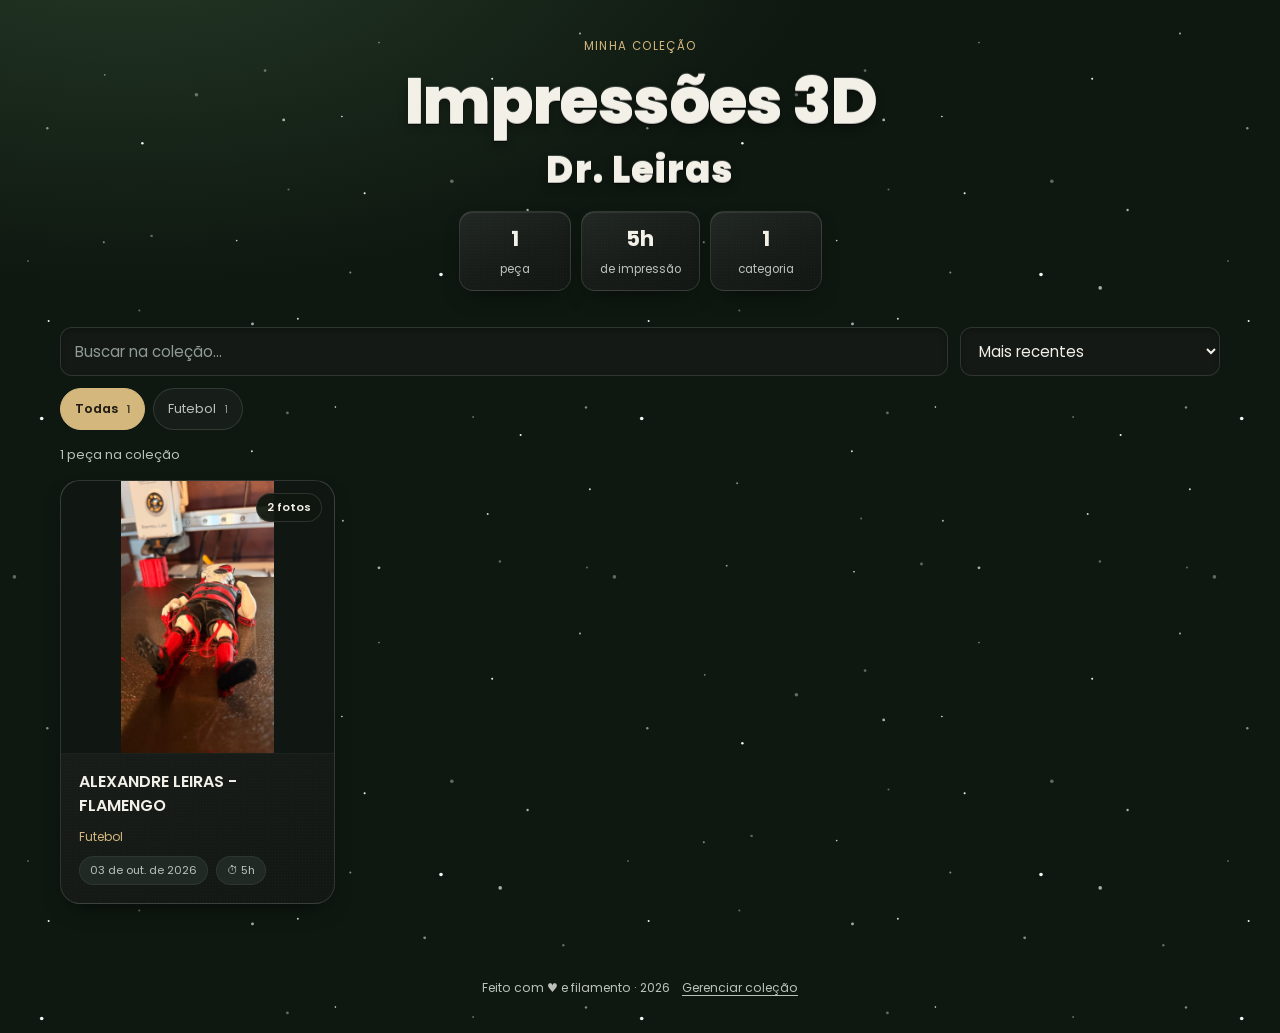
==== commit d20dbcfd: "Add files via upload" ====
--- a/index.html
+++ b/index.html
@@ -4,14 +4,14 @@
   <meta charset="utf-8">
   <meta name="viewport" content="width=device-width, initial-scale=1">
   <title>Impressões 3D - Dr. Leiras</title>
-  <meta name="description" content="Coleção de bonecos e peças impressos em 3D por Dr. Leiras.">
+  <meta name="description" content="Coleção de peças impressos em 3D por Dr. Leiras.">
   <meta name="theme-color" content="#0e1710">
   <meta property="og:title" content="Impressões 3D - Dr. Leiras">
-  <meta property="og:description" content="Coleção de bonecos e peças impressos em 3D.">
+  <meta property="og:description" content="Coleção de peças impressos em 3D.">
   <link rel="icon" href="data:image/svg+xml,%3Csvg xmlns='http://www.w3.org/2000/svg' viewBox='0 0 100 100'%3E%3Ctext y='.9em' font-size='90'%3E🧸%3C/text%3E%3C/svg%3E">
   <link rel="preconnect" href="https://fonts.googleapis.com">
   <link href="https://fonts.googleapis.com/css2?family=Poppins:wght@400;500;600;700;800&display=swap" rel="stylesheet">
-  <link rel="stylesheet" href="style.css?v=10">
+  <link rel="stylesheet" href="style.css?v=11">
 </head>
 <body>
   <header class="hero">
@@ -24,7 +24,7 @@
 
   <main>
     <section class="toolbar">
-      <input id="search" type="search" placeholder="Buscar boneco, categoria, tag..." aria-label="Buscar">
+      <input id="search" type="search" placeholder="Buscar na coleção..." aria-label="Buscar por nome, categoria ou material">
       <div class="chips" id="chips"></div>
       <select id="sort" aria-label="Ordenar">
         <option value="recent">Mais recentes</option>
@@ -36,12 +36,12 @@
     <p class="resultado" id="resultado" aria-live="polite"></p>
     <section class="grid" id="grid"></section>
     <div class="empty" id="empty" hidden>
-      <p>Nenhum boneco encontrado 😢</p>
-      <button class="limpar" id="limpar" type="button">Limpar busca</button>
+      <p>Nenhuma peça encontrada.</p>
+      <button class="limpar" id="limpar" type="button">Limpar filtros</button>
     </div>
   </main>
 
-  <div class="lightbox" id="lightbox" hidden>
+  <div class="lightbox" id="lightbox" role="dialog" aria-modal="true" aria-labelledby="pieceTitle" hidden>
     <div class="lb-card">
       <button class="lb-close" id="lbClose" aria-label="Fechar">×</button>
       <div class="lb-img" id="lbImg"></div>
@@ -49,9 +49,9 @@
     </div>
   </div>
 
-  <footer>Feito com ♥ e filamento · <span id="year"></span></footer>
+  <footer>Feito com ♥ e filamento · <span id="year"></span><a href="admin.html">Gerenciar coleção</a></footer>
 
   <script src="data.js"></script>
-  <script src="app.js?v=5"></script>
+  <script src="app.js?v=11"></script>
 </body>
 </html>
--- a/style.css
+++ b/style.css
@@ -1,288 +1,87 @@
 :root{
-  --bg:#0e1710;
-  --bg2:#17122e;
-  --card:#161918;
-  --text:#ffffff;
-  --muted:#f0ecff;
-  --c1:#ff4d8d;
-  --c2:#ffb627;
-  --c3:#35e0c2;
-  --c4:#7c5cff;
-  --radius:22px;
+  color-scheme:dark;
+  --bg:#0e1710;--bg2:#141916;--card:#171c19;
+  --text:#f3f0e8;--muted:#bbc1b9;--accent:#d3b77d;--accent-ink:#201c13;
+  --border:rgba(243,240,232,.13);--radius:20px;
+  --c1:var(--accent);--c2:var(--accent);--c3:#a9c6ad;--c4:var(--accent);
+  --surface:radial-gradient(circle,rgba(255,255,255,.025) .6px,transparent .8px) 0 0/3px 3px,
+            linear-gradient(155deg,#222824,#171c19 55%,#121714);
 }
 *{box-sizing:border-box;margin:0;padding:0}
+[hidden]{display:none!important}
 body{
-  font-family:'Poppins',system-ui,sans-serif;
+  font-family:'Poppins',system-ui,sans-serif;color:var(--text);min-height:100vh;
   background:url(bg.svg?v=3) 0 0/600px 600px repeat,
-             url(bg.svg?v=3) 173px 291px/437px 437px repeat,
-             radial-gradient(1200px 600px at 10% -10%,#27402a 0%,transparent 60%),
-             radial-gradient(900px 500px at 100% 0%,#3b3f1c 0%,transparent 55%),
-             var(--bg);
-  color:var(--text);
-  min-height:100vh;
+    radial-gradient(1100px 600px at 10% -10%,#263b28,transparent 65%),var(--bg);
 }
-.hero{padding:64px 20px 28px;text-align:center}
-.hero-inner{max-width:900px;margin:0 auto}
-.eyebrow{
-  display:inline-block;font-size:.8rem;font-weight:600;letter-spacing:.14em;text-transform:uppercase;
-  color:var(--c3);background:rgba(53,224,194,.12);padding:6px 14px;border-radius:999px;margin-bottom:18px;
+button,input,select,textarea{font:inherit}
+fieldset{border:0;min-width:0;padding:0;margin:0}
+button,a,input,select,textarea{-webkit-tap-highlight-color:transparent}
+button{cursor:pointer}button:disabled{cursor:wait;opacity:.65}
+a{color:var(--accent);text-underline-offset:3px}
+button:focus-visible,a:focus-visible,summary:focus-visible,[tabindex]:focus-visible{outline:2px solid var(--accent);outline-offset:4px}
+input,select,textarea{
+  width:100%;min-width:0;background:var(--bg2);color:var(--text);
+  border:1px solid var(--border);border-radius:12px;padding:12px 14px;font-size:.94rem;
+  box-shadow:inset 0 2px 5px rgba(0,0,0,.25);outline:none;
 }
-h1{font-size:clamp(2rem,6vw,3.6rem);font-weight:800;line-height:1.1}
-.sub{color:var(--muted);margin-top:14px;font-size:1.05rem}
-.stats{display:flex;gap:12px;justify-content:center;flex-wrap:wrap;margin-top:28px}
-.stat{background:rgba(255,255,255,.06);border:1px solid rgba(255,255,255,.08);border-radius:16px;padding:12px 20px;min-width:120px}
-.stat b{display:block;font-size:1.5rem;font-weight:700}
-.stat small{color:var(--muted);font-size:.78rem}
-
-main{max-width:1200px;margin:0 auto;padding:12px 20px 60px}
-.toolbar{display:flex;flex-wrap:wrap;gap:12px;align-items:center;margin:20px 0 28px}
-#search,#sort{
-  background:var(--bg2);color:var(--text);border:1px solid rgba(255,255,255,.1);
-  border-radius:14px;padding:12px 16px;font:inherit;font-size:.95rem;outline:none;
+input:focus,select:focus,textarea:focus{border-color:var(--accent);box-shadow:0 0 0 3px rgba(211,183,125,.12)}
+input::placeholder,textarea::placeholder{color:#909c91;opacity:1}
+select option{background:var(--bg2);color:var(--text)}
+textarea{resize:vertical;min-height:100px}input[type=range]{padding:0;box-shadow:none;accent-color:var(--accent);height:32px}
+input[type=file]{padding:10px}input[type=file]::file-selector-button{border:0;border-radius:8px;background:var(--accent);color:var(--accent-ink);font:inherit;font-weight:600;padding:10px 14px;margin-right:12px;cursor:pointer}
+.hero{padding:32px 20px 14px;text-align:center}.hero-inner{max-width:900px;margin:auto}
+.eyebrow{display:inline-block;color:var(--accent);font-size:.72rem;letter-spacing:.12em;text-transform:uppercase;margin-bottom:12px}
+h1{display:flex;flex-direction:column;align-items:center;gap:.22em;font-size:clamp(2.15rem,6vw,4rem);line-height:1.07;font-weight:800;letter-spacing:-.025em}
+h1 span{display:block;color:var(--text);text-shadow:0 -1px 0 rgba(255,255,255,.2),0 1px 0 #b4b2ac,0 2px 0 rgba(0,0,0,.5),0 5px 10px rgba(0,0,0,.3)}
+h1 .l2{font-size:.58em;letter-spacing:.03em}.sub{color:var(--muted);margin-top:10px;font-size:.94rem;line-height:1.65}
+.stats{display:flex;justify-content:center;gap:10px;flex-wrap:wrap;margin-top:22px}
+.card,.stat,.lb-card,.panel{background:var(--surface);border:1px solid var(--border);box-shadow:inset 0 1px 0 rgba(255,255,255,.08),0 10px 24px -12px rgba(0,0,0,.65)}
+.stat{border-radius:14px;padding:10px 18px;min-width:112px}.stat b{display:block;font-size:1.35rem;font-weight:700}.stat small{color:var(--muted);font-size:.73rem}
+main{max-width:1200px;margin:auto;padding:10px 20px 48px}
+.toolbar{display:flex;flex-wrap:wrap;gap:12px;align-items:center;margin:12px 0 16px}
+#search{flex:1 1 280px}#sort{flex:0 1 260px;min-height:48px}.chips{display:flex;flex-wrap:wrap;gap:8px;flex-basis:100%;order:3}
+.chip{border:1px solid var(--border);background:#171e19;color:var(--muted);padding:9px 14px;min-height:42px;border-radius:999px;font-size:.8rem;transition:background .18s,color .18s}
+.chip:hover{border-color:var(--accent);color:var(--text)}.chip.active{color:var(--accent-ink);background:var(--accent);border-color:var(--accent);font-weight:600}.chip small{margin-left:6px;opacity:.75}
+.resultado{font-size:.8rem;color:var(--muted);margin-bottom:16px;min-height:1.2em}
+.grid{display:grid;grid-template-columns:repeat(auto-fill,minmax(250px,1fr));gap:20px}
+.card{border-radius:var(--radius);overflow:hidden;display:flex;flex-direction:column;cursor:pointer;transition:transform .2s,box-shadow .2s}
+@media(hover:hover){.card:hover{transform:translateY(-4px);box-shadow:inset 0 1px 0 rgba(255,255,255,.12),0 18px 32px -12px rgba(0,0,0,.8)}}
+.thumb{aspect-ratio:1;position:relative;overflow:hidden;background:#101612;border-bottom:1px solid rgba(255,255,255,.05)}
+.thumb img{width:100%;height:100%;display:block;object-fit:contain}.ph{display:grid;place-items:center;width:100%;height:100%;min-height:100px;font-size:4rem;background:radial-gradient(ellipse at top,#304332,#142017)}
+.body{display:flex;flex-direction:column;gap:10px;padding:16px 18px 18px;flex:1}.body h3{font-size:1rem;line-height:1.5;font-weight:600;overflow-wrap:anywhere}.piece-category{color:var(--accent);font-size:.75rem}.meta{display:flex;gap:8px;flex-wrap:wrap;margin-top:auto}
+.pill{display:inline-block;padding:5px 10px;border:1px solid rgba(255,255,255,.06);border-radius:999px;font-size:.7rem;color:var(--muted);background:#202923}
+.tags{display:flex;gap:6px;flex-wrap:wrap}.tag{color:var(--muted);font-size:.74rem;overflow-wrap:anywhere}
+.novo,.count,.counter{position:absolute;z-index:1;border-radius:999px;padding:5px 10px;font-size:.7rem;font-weight:600;background:rgba(14,23,16,.93);color:var(--text);border:1px solid var(--border)}
+.novo{top:12px;left:12px;color:var(--accent)}.count{top:12px;right:12px}.counter{bottom:12px;right:12px}.empty{text-align:center;padding:52px 12px;color:var(--muted);line-height:1.7}
+.btn,.limpar,.lb-nav button{
+  display:inline-flex;justify-content:center;align-items:center;gap:8px;min-height:46px;padding:11px 18px;border:1px solid var(--accent);border-radius:12px;background:var(--accent);color:var(--accent-ink);font-size:.88rem;font-weight:600;text-decoration:none;
 }
-#search{flex:1 1 260px}
-#search:focus,#sort:focus{border-color:var(--c4);box-shadow:0 0 0 3px rgba(124,92,255,.25)}
-.chips{display:flex;gap:8px;flex-wrap:wrap;flex:1 1 100%;order:3}
-.chip{
-  border:1px solid rgba(255,255,255,.12);background:transparent;color:var(--text);
-  padding:7px 14px;border-radius:999px;font:inherit;font-size:.85rem;cursor:pointer;transition:.2s;
+.btn:hover,.limpar:hover{filter:brightness(1.08)}.btn.ghost,.lb-nav button{background:#1a231d;color:var(--text);border-color:var(--border)}.btn.danger{color:#f3b9b0;background:#30211f;border-color:#5b3630}.limpar{margin-top:14px}
+.lightbox{position:fixed;inset:0;z-index:50;background:rgba(6,12,8,.9);display:flex;padding:2vw;overflow:auto;overscroll-behavior:contain}
+.lb-card{position:relative;border-radius:24px;width:fit-content;max-width:96vw;margin:auto;padding-right:360px;overflow:hidden}.lb-img{width:fit-content;background:#0c120e}.stage{position:relative;overflow:hidden;width:400px;height:400px}.stage img{display:block;width:100%;height:100%;object-fit:contain}
+.nav,.lb-close{position:absolute;z-index:3;border:1px solid var(--border);background:rgba(16,24,18,.94);color:var(--text);width:44px;height:44px;border-radius:50%;font-size:1.9rem;line-height:1;display:grid;place-items:center}
+.nav{top:50%;transform:translateY(-50%)}.nav:hover,.lb-close:hover{border-color:var(--accent)}.nav.prev{left:12px}.nav.next{right:12px}.lb-close{top:12px;right:12px;font-size:1.5rem}
+.thumbs{display:flex;gap:8px;padding:10px;overflow-x:auto;width:0;min-width:100%;background:#101813}.th{flex:0 0 70px;height:70px;border-radius:10px;overflow:hidden;border:2px solid transparent;opacity:.6;background:var(--bg2)}.th img{width:100%;height:100%;object-fit:cover;display:block}.th.on{border-color:var(--accent);opacity:1}.th:hover{opacity:1}
+.lb-info{position:absolute;inset:0 0 0 auto;width:360px;padding:64px 26px 28px;display:flex;flex-direction:column;gap:16px;overflow-y:auto}.lb-info h2{font-size:1.7rem;line-height:1.25;overflow-wrap:anywhere}.lb-info p{font-size:.92rem;line-height:1.7;color:var(--muted);white-space:pre-line;overflow-wrap:anywhere}.lb-info dl{display:grid;grid-template-columns:auto 1fr;gap:10px 14px;font-size:.85rem}.lb-info dt{color:var(--muted)}.lb-info dd{overflow-wrap:anywhere}.lb-info h3{font-size:.86rem;color:var(--text)}
+.lb-nav{margin-top:auto;display:flex;align-items:center;justify-content:space-between;gap:8px;padding-top:16px;border-top:1px solid var(--border)}.lb-nav button{padding:9px 10px;font-size:.74rem;min-height:44px}.lb-nav span{font-size:.72rem;color:var(--muted)}
+footer{text-align:center;color:var(--muted);padding:24px 20px 32px;font-size:.76rem;line-height:2}footer a{color:var(--muted);margin-left:12px}
+/* Cadastro */
+.wrap{max-width:840px;margin:auto;padding:28px 20px 64px}.admin-header{display:flex;align-items:flex-start;justify-content:space-between;gap:18px}.admin-header h1{align-items:flex-start;font-size:clamp(1.65rem,5vw,2.3rem);letter-spacing:-.02em}.admin-header .sub{max-width:490px;font-size:.88rem}.admin-header .btn{flex:none}
+.panel{padding:22px;border-radius:var(--radius);margin-top:20px}.panel h2{font-size:1.1rem;font-weight:600;margin-bottom:14px}.panel h3{font-size:.94rem;font-weight:600;margin:18px 0 10px}summary{cursor:pointer;font-size:.9rem;font-weight:600;min-height:32px}details[open]>summary{margin-bottom:14px}label{display:block;margin:12px 0 6px;color:var(--text);font-size:.8rem}.hint{font-size:.76rem;color:var(--muted);line-height:1.65;margin-top:8px}.row{display:grid;grid-template-columns:1fr 1fr;gap:12px}.row3{display:grid;grid-template-columns:repeat(3,1fr);gap:12px}.form-top label:first-child{margin-top:0}.optional{margin-top:22px;padding-top:18px;border-top:1px solid var(--border)}.actions{display:flex;gap:10px;flex-wrap:wrap;margin-top:20px}.connection-status{font-size:.78rem;color:var(--muted);margin-top:16px}.connection-status.ok{color:#a9c6ad}.log{margin-top:14px;font-size:.85rem;line-height:1.65;white-space:pre-wrap;color:var(--muted);overflow-wrap:anywhere}.log.ok{color:#a9c6ad}.log.err{color:#f3b9b0}
+.draft-banner,.edit-banner{display:flex;align-items:center;justify-content:space-between;gap:12px;flex-wrap:wrap;background:#1d2b20;border:1px solid #3c5140;border-radius:12px;padding:12px 14px;margin-bottom:16px;font-size:.8rem;color:var(--muted)}.draft-banner button,.edit-banner button{min-height:42px;font-size:.76rem;padding:8px 12px}.draft-status{font-size:.75rem;color:var(--muted);margin-top:10px;min-height:1.4em}.draft-status.err{color:#f3b9b0}
+.previews{display:flex;gap:10px;flex-wrap:wrap;margin-top:12px}.pv{width:120px;position:relative;border-radius:12px;background:#101612;overflow:hidden;border:1px solid var(--border)}.pv.capa{border-color:var(--accent)}.pv img{display:block;width:100%;height:108px;object-fit:contain;background:#101612}.pv-actions{display:flex;gap:4px;padding:6px;flex-wrap:wrap}.pv-actions button{min-height:42px;border:1px solid var(--border);border-radius:7px;background:#202a23;color:var(--text);padding:5px 8px;font-size:.69rem}.pv-actions .rm{color:#f3b9b0}.pv .tg{color:var(--accent);font-size:.7rem;padding:7px;display:block}
+.cover-tools{margin-top:18px;background:#121a14;border:1px solid var(--border);border-radius:14px;padding:16px}.cover-layout{display:grid;grid-template-columns:160px 1fr;gap:16px;align-items:start}.cover-preview{width:160px;aspect-ratio:1;border:1px solid var(--border);border-radius:10px;overflow:hidden;background:#0e1510}.cover-preview img{display:block;width:100%;height:100%;object-fit:contain}.cover-tools h3{margin:0 0 12px;font-size:.85rem}.cover-tools label{margin-top:8px}.cover-sliders{display:grid;grid-template-columns:1fr 1fr;gap:12px}
+.progress-box{margin-top:18px;padding:14px;background:#111a14;border:1px solid var(--border);border-radius:12px}.progress-box p{font-size:.8rem;margin-bottom:8px}.progress-box progress{width:100%;height:10px;accent-color:var(--accent)}progress::-webkit-progress-bar{background:#2b352d;border-radius:99px}progress::-webkit-progress-value{background:var(--accent);border-radius:99px}
+.item{display:flex;gap:12px;align-items:center;padding:14px 0;border-top:1px solid var(--border)}.item:first-child{border:0}.item img,.item .mini{width:58px;height:58px;object-fit:contain;border-radius:10px;flex:none;background:#111812;display:grid;place-items:center;font-size:1.5rem}.item b{flex:1;min-width:0;font-size:.85rem;font-weight:600;overflow-wrap:anywhere}.item small{display:block;font-size:.72rem;color:var(--muted);font-weight:400;margin-top:4px}.item .acoes{display:flex;gap:8px}.item .btn{min-height:44px;padding:8px 12px;font-size:.76rem}.total{color:var(--muted);font-size:.76rem;margin:12px 0 6px}.toast{position:fixed;left:50%;bottom:20px;transform:translateX(-50%);z-index:60;background:#1d2b20;color:var(--text);border:1px solid #516346;padding:12px 18px;border-radius:12px;font-size:.8rem;max-width:90vw;text-align:center;box-shadow:0 8px 30px rgba(0,0,0,.4)}
+@media(max-width:720px){
+  .hero{padding:24px 16px 10px}.stats{gap:8px;margin-top:18px}.stat{min-width:0;flex:1 1 90px;max-width:160px;padding:10px}.stat b{font-size:1.15rem}.stat small{font-size:.66rem}
+  main{padding:8px 14px 32px}.toolbar{gap:10px}#search{flex-basis:100%}#sort{flex-basis:100%;max-width:none}.chips{flex-wrap:nowrap;overflow-x:auto;padding:3px 2px 7px;scrollbar-width:thin}.chip{flex:none}
+  .grid{grid-template-columns:repeat(auto-fill,minmax(160px,1fr));gap:12px}.body{padding:12px;gap:8px}.body h3{font-size:.88rem}.meta{gap:5px}.pill{font-size:.64rem;padding:4px 7px}.count,.novo{top:8px;font-size:.62rem;padding:4px 8px}.novo{left:8px}.count{right:8px}
+  .lb-card{padding-right:0;border-radius:18px;min-width:min(280px,96vw)}.lb-info{position:static;width:auto;padding:24px 20px;overflow:visible}.lb-info h2{font-size:1.45rem}.lb-nav{margin-top:8px}
 }
-.chip:hover{border-color:var(--c1)}
-.chip.active{background:linear-gradient(90deg,var(--c1),var(--c4));border-color:transparent;font-weight:600}
-
-.grid{display:grid;grid-template-columns:repeat(auto-fill,minmax(260px,1fr));gap:22px}
-.card{
-  background:var(--card);border-radius:var(--radius);overflow:hidden;cursor:pointer;
-  border:1px solid rgba(255,255,255,.07);transition:transform .25s,box-shadow .25s;
-  display:flex;flex-direction:column;
+@media(max-width:560px){
+  .wrap{padding:20px 14px 40px}.panel{padding:18px}.admin-header{flex-wrap:wrap}.admin-header .btn{font-size:.78rem;min-height:42px}.row,.row3{grid-template-columns:1fr;gap:0}.cover-layout{grid-template-columns:1fr}.cover-preview{width:min(100%,240px);margin:auto}.item{flex-wrap:wrap}.item b{flex:1 1 160px}.item .acoes{width:100%;justify-content:flex-end}.actions .btn{flex:1}.cover-sliders{grid-template-columns:1fr}
 }
-.card:hover{transform:translateY(-6px);box-shadow:0 18px 40px -12px var(--accent,#7c5cff)}
-.thumb{aspect-ratio:1/1;position:relative;overflow:hidden;background:var(--bg2)}
-.thumb img{width:100%;height:100%;object-fit:cover;display:block;transition:transform .4s}
-.card:hover .thumb img{transform:scale(1.06)}
-.ph{
-  width:100%;height:100%;display:grid;place-items:center;font-size:4rem;
-  background:linear-gradient(135deg,var(--a),var(--b));
-}
-.badge{
-  position:absolute;top:12px;left:12px;background:rgba(15,11,30,.75);backdrop-filter:blur(6px);
-  padding:5px 12px;border-radius:999px;font-size:.72rem;font-weight:600;
-}
-.body{padding:16px 18px 18px;display:flex;flex-direction:column;gap:10px}
-.body h3{font-size:1.08rem;font-weight:700}
-.meta{display:flex;gap:8px;flex-wrap:wrap}
-.pill{font-size:.72rem;padding:4px 10px;border-radius:999px;background:rgba(255,255,255,.07);color:var(--muted)}
-.swatch{display:inline-block;width:10px;height:10px;border-radius:50%;margin-right:6px;vertical-align:middle}
-.tags{display:flex;gap:6px;flex-wrap:wrap}
-.tag{font-size:.7rem;color:var(--c3)}
-.empty{text-align:center;color:var(--muted);padding:60px 0;font-size:1.1rem}
-
-.lightbox{
-  position:fixed;inset:0;background:rgba(8,5,20,.85);backdrop-filter:blur(8px);
-  display:flex;padding:2vw;z-index:50;overflow:auto;
-}
-.lightbox[hidden]{display:none}
-.lb-card{
-  position:relative;background:var(--card);border-radius:26px;
-  width:fit-content;max-width:96vw;margin:auto;padding-right:360px;
-  overflow:hidden;border:1px solid rgba(255,255,255,.1);
-}
-.lb-img{background:#0a0716;width:fit-content}
-.stage{position:relative;overflow:hidden;width:400px;height:400px}
-.stage img{width:100%;height:100%;object-fit:contain;display:block}
-.stage .ph{width:100%;height:100%;display:grid}
-.nav{
-  position:absolute;top:50%;transform:translateY(-50%);z-index:2;width:42px;height:42px;border-radius:50%;
-  border:none;background:rgba(15,11,30,.65);color:#fff;font-size:1.8rem;line-height:1;cursor:pointer;
-  backdrop-filter:blur(6px);transition:.2s;
-}
-.nav:hover{background:var(--c1)}
-.nav.prev{left:12px}.nav.next{right:12px}
-.counter{
-  position:absolute;bottom:12px;right:12px;z-index:2;background:rgba(15,11,30,.7);
-  padding:4px 12px;border-radius:999px;font-size:.75rem;font-weight:600;
-}
-.thumbs{display:flex;gap:8px;padding:10px;overflow-x:auto;background:rgba(0,0,0,.25);width:0;min-width:100%}
-.th{
-  flex:0 0 76px;height:76px;border-radius:10px;overflow:hidden;border:2px solid transparent;
-  padding:0;background:var(--bg);cursor:pointer;opacity:.6;transition:.2s;
-}
-.th img{width:100%;height:100%;object-fit:cover;display:block}
-.th:hover{opacity:1}
-.th.on{border-color:var(--c1);opacity:1}
-.count{
-  position:absolute;top:12px;right:12px;background:rgba(15,11,30,.75);backdrop-filter:blur(6px);
-  padding:5px 10px;border-radius:999px;font-size:.72rem;font-weight:600;
-}
-.lb-info{position:absolute;top:0;right:0;bottom:0;width:360px;padding:36px 30px;display:flex;flex-direction:column;gap:16px;overflow-y:auto}
-.lb-info h2{font-size:1.9rem;font-weight:800;line-height:1.2}
-.lb-info p{color:var(--muted);line-height:1.7;font-size:1rem;white-space:pre-line}
-.lb-info dl{display:grid;grid-template-columns:auto 1fr;gap:8px 16px;font-size:.9rem}
-.lb-info dt{color:var(--muted)}
-.lb-close{
-  position:absolute;top:12px;right:14px;z-index:2;width:38px;height:38px;border-radius:50%;
-  border:none;background:rgba(15,11,30,.7);color:#fff;font-size:1.5rem;cursor:pointer;
-}
-footer{text-align:center;color:var(--muted);padding:30px 0 40px;font-size:.85rem}
-
-/* =========================================================
-   TEXTURA + RELEVO NAS FONTES
-   Textura: linhas de camada, como numa peça impressa em 3D.
-   Relevo: sombras empilhadas (extrusão) e brilho no topo.
-   ========================================================= */
-:root{
-  --lines:repeating-linear-gradient(0deg,rgba(0,0,0,.22) 0 1px,transparent 1px 4px);
-  --lines-sm:repeating-linear-gradient(0deg,rgba(0,0,0,.10) 0 1px,transparent 1px 3px);
-}
-
-/* Título e subtítulo: off-white sólido com relevo discreto */
-h1{
-  display:flex;flex-direction:column;align-items:center;gap:.28em;
-  font-size:clamp(2.4rem,8vw,4.6rem);line-height:1.02;letter-spacing:-.01em;
-  filter:none;
-}
-h1 span{
-  display:block;background:none;
-  -webkit-background-clip:border-box;background-clip:border-box;
-  -webkit-text-fill-color:#f3f0e8;color:#f3f0e8;
-  text-shadow:0 -1px 0 rgba(255,255,255,.22),
-              0 1px 0 #b4b2ac,
-              0 2px 0 rgba(0,0,0,.55),
-              0 5px 10px rgba(0,0,0,.35);
-}
-h1 .l2{font-size:.62em;letter-spacing:.05em}
-
-/* Texto claro (títulos menores e números) */
-.body h3,.lb-info h2,.stat b,.lb-info dd,.panel h2{
-  background:var(--lines),linear-gradient(180deg,#ffffff,#f1eeff);
-  -webkit-background-clip:text;background-clip:text;-webkit-text-fill-color:transparent;color:transparent;
-  filter:drop-shadow(0 -1px 0 rgba(255,255,255,.30)) drop-shadow(0 2px 0 rgba(0,0,0,.55)) drop-shadow(0 4px 6px rgba(0,0,0,.40));
-}
-
-/* Texto de apoio (cinza-lilás) */
-.sub,.stat small,.lb-info p,.lb-info dt,footer,.empty,label,.hint{
-  background:var(--lines-sm),linear-gradient(var(--muted),var(--muted));
-  -webkit-background-clip:text;background-clip:text;-webkit-text-fill-color:transparent;color:transparent;
-  filter:drop-shadow(0 1px 0 rgba(0,0,0,.65));
-}
-.tag{
-  background:var(--lines-sm),linear-gradient(var(--text),var(--text));
-  -webkit-background-clip:text;background-clip:text;-webkit-text-fill-color:transparent;color:transparent;
-  filter:drop-shadow(0 1px 0 rgba(0,0,0,.65));
-}
-
-/* Etiquetas com fundo próprio: o fundo vai para ::before, o texto ganha textura */
-.eyebrow,.pill,.badge,.count,.chip,.counter{
-  -webkit-background-clip:text;background-clip:text;-webkit-text-fill-color:transparent;color:transparent;
-  filter:drop-shadow(0 1px 0 rgba(0,0,0,.6));
-}
-.eyebrow,.pill,.chip{position:relative;isolation:isolate}
-.pill{display:inline-block}
-.eyebrow::before,.pill::before,.badge::before,.count::before,.chip::before,.counter::before{
-  content:"";position:absolute;inset:0;border-radius:inherit;z-index:-1;
-}
-.eyebrow{background:var(--lines-sm),linear-gradient(var(--text),var(--text))}
-.eyebrow::before{background:#0b4b49;border:1px solid rgba(53,224,194,.6)}
-.pill{background:var(--lines-sm),linear-gradient(var(--muted),var(--muted))}
-.pill::before{background:#3a2f80}
-.badge,.count,.counter{background:var(--lines-sm),linear-gradient(var(--text),var(--text))}
-.badge::before,.count::before{background:#0f0b1e;border:1px solid rgba(255,255,255,.25)}
-.counter::before{background:#0f0b1e;border:1px solid rgba(255,255,255,.25)}
-.chip,.chip.active{background:var(--lines-sm),linear-gradient(var(--text),var(--text))}
-.chip::before{background:#251d55}
-.chip.active::before{background:linear-gradient(90deg,var(--c1),var(--c4))}
-
-/* Campos de texto: relevo leve (não aceitam textura) */
-input,textarea,select{text-shadow:0 1px 0 rgba(0,0,0,.65)}
-
-/* Etiquetas, filtros e selos: texto branco sólido (o fundo opaco fica no ::before).
-   Assim o texto nunca some atrás do fundo. */
-.eyebrow,.pill,.badge,.count,.counter,.chip,.chip.active{
-  background:none;
-  -webkit-background-clip:border-box;background-clip:border-box;
-  -webkit-text-fill-color:#ffffff;color:#ffffff;
-  text-shadow:0 1px 0 rgba(0,0,0,.75);
-}
-
-/* =========================================================
-   CARDS DARK — textura discreta e relevo suave
-   ========================================================= */
-.card,.stat,.lb-card,.panel{
-  background-color:var(--card);
-  background-image:
-    radial-gradient(circle,rgba(255,255,255,.035) .6px,transparent .8px),
-    radial-gradient(circle,rgba(0,0,0,.18) .6px,transparent .8px),
-    linear-gradient(155deg,#222724 0%,#171b19 55%,#111413 100%);
-  background-size:3px 3px,5px 5px,100% 100%;
-  background-position:0 0,1px 2px,0 0;
-  border:1px solid rgba(255,255,255,.13);
-  box-shadow:inset 0 1px 0 rgba(255,255,255,.10),
-             inset 0 -2px 0 rgba(0,0,0,.35),
-             0 3px 0 #080a09,
-             0 14px 28px -10px rgba(0,0,0,.75);
-}
-.card:hover{
-  box-shadow:inset 0 1px 0 rgba(255,255,255,.16),
-             inset 0 -2px 0 rgba(0,0,0,.35),
-             0 3px 0 #080a09,
-             0 20px 36px -10px rgba(0,0,0,.8);
-}
-.thumb{border-bottom:2px solid rgba(0,0,0,.5);box-shadow:inset 0 -3px 6px rgba(0,0,0,.35)}
-.lb-info{background:transparent}
-#search,#sort{
-  background:#1d1740;border:1px solid rgba(255,255,255,.32);
-  box-shadow:inset 0 3px 6px rgba(0,0,0,.55),0 1px 0 rgba(255,255,255,.18);
-}
-#search::placeholder{color:#e2ddff;text-shadow:none}
-.chip{border-color:rgba(255,255,255,.40)}
-
-/* Barra de filtros por categoria oculta */
-.chips{display:none}
-
-@media(max-width:720px){
-  .lb-card{padding-right:0;border-radius:20px;min-width:min(280px,96vw)}
-  .lb-info{position:static;width:auto;overflow:visible;padding:24px 20px}
-  .grid{grid-template-columns:repeat(auto-fill,minmax(160px,1fr));gap:14px}
-  .body{padding:12px}
-}
-
-/* =========================================================
-   MELHORIAS v8: entrada suave dos cards, selo "Novo",
-   navegação entre bonecos, foco visível e resultado da busca
-   ========================================================= */
-@keyframes cardEntra{from{opacity:0;transform:translateY(18px) scale(.97)}to{opacity:1;transform:none}}
-.card{animation:cardEntra .5s cubic-bezier(.2,.8,.2,1) both;animation-delay:var(--d,0ms)}
-.card:focus-visible,.chip:focus-visible,.nav:focus-visible,.lb-close:focus-visible,.lb-nav button:focus-visible,.limpar:focus-visible{
-  outline:3px solid var(--c2);outline-offset:3px;
-}
-.novo{
-  position:absolute;top:12px;right:12px;z-index:1;padding:5px 12px;border-radius:999px;
-  font-size:.7rem;font-weight:800;letter-spacing:.08em;text-transform:uppercase;color:#1a0f00;
-  background:linear-gradient(90deg,var(--c2),#ffd86b);
-  box-shadow:0 2px 0 rgba(0,0,0,.45),0 6px 14px -4px rgba(255,182,39,.7);
-}
-.thumb:has(.count) .novo{top:44px}
-.resultado{min-height:1.2em;margin:-14px 0 14px;font-size:.85rem;color:var(--muted);-webkit-text-fill-color:currentColor}
-.empty .limpar,.limpar{
-  margin-top:14px;border:1px solid rgba(255,255,255,.35);background:#251d55;color:#fff;
-  padding:9px 18px;border-radius:999px;font:inherit;font-size:.9rem;cursor:pointer;transition:.2s;
-  -webkit-text-fill-color:#fff;
-}
-.limpar:hover{background:linear-gradient(90deg,var(--c1),var(--c4));border-color:transparent}
-.lb-nav{
-  margin-top:auto;display:flex;align-items:center;justify-content:space-between;gap:10px;
-  padding-top:16px;border-top:1px solid rgba(255,255,255,.14);
-}
-.lb-nav span{font-size:.8rem;color:var(--muted);-webkit-text-fill-color:currentColor}
-.lb-nav button{
-  border:1px solid rgba(255,255,255,.3);background:#251d55;color:#fff;padding:8px 14px;border-radius:999px;
-  font:inherit;font-size:.82rem;font-weight:600;cursor:pointer;transition:.2s;
-}
-.lb-nav button:hover{background:linear-gradient(90deg,var(--c1),var(--c4));border-color:transparent}
-@media(max-width:720px){.lb-nav{margin-top:8px}.novo{top:8px;right:8px;font-size:.62rem;padding:4px 9px}.thumb:has(.count) .novo{top:38px}}
-@media (prefers-reduced-motion:reduce){.card{animation:none}.card,.thumb img{transition:none}}
-
-/* Fundo verde musgo e sobreposição da galeria */
-html{background:#0e1710}
-.lightbox{background:rgba(6,12,8,.86)}
-
+@media(max-width:360px){.grid{grid-template-columns:1fr}}
+@media(prefers-reduced-motion:reduce){*,*::before,*::after{scroll-behavior:auto!important;transition:none!important;animation:none!important}}
